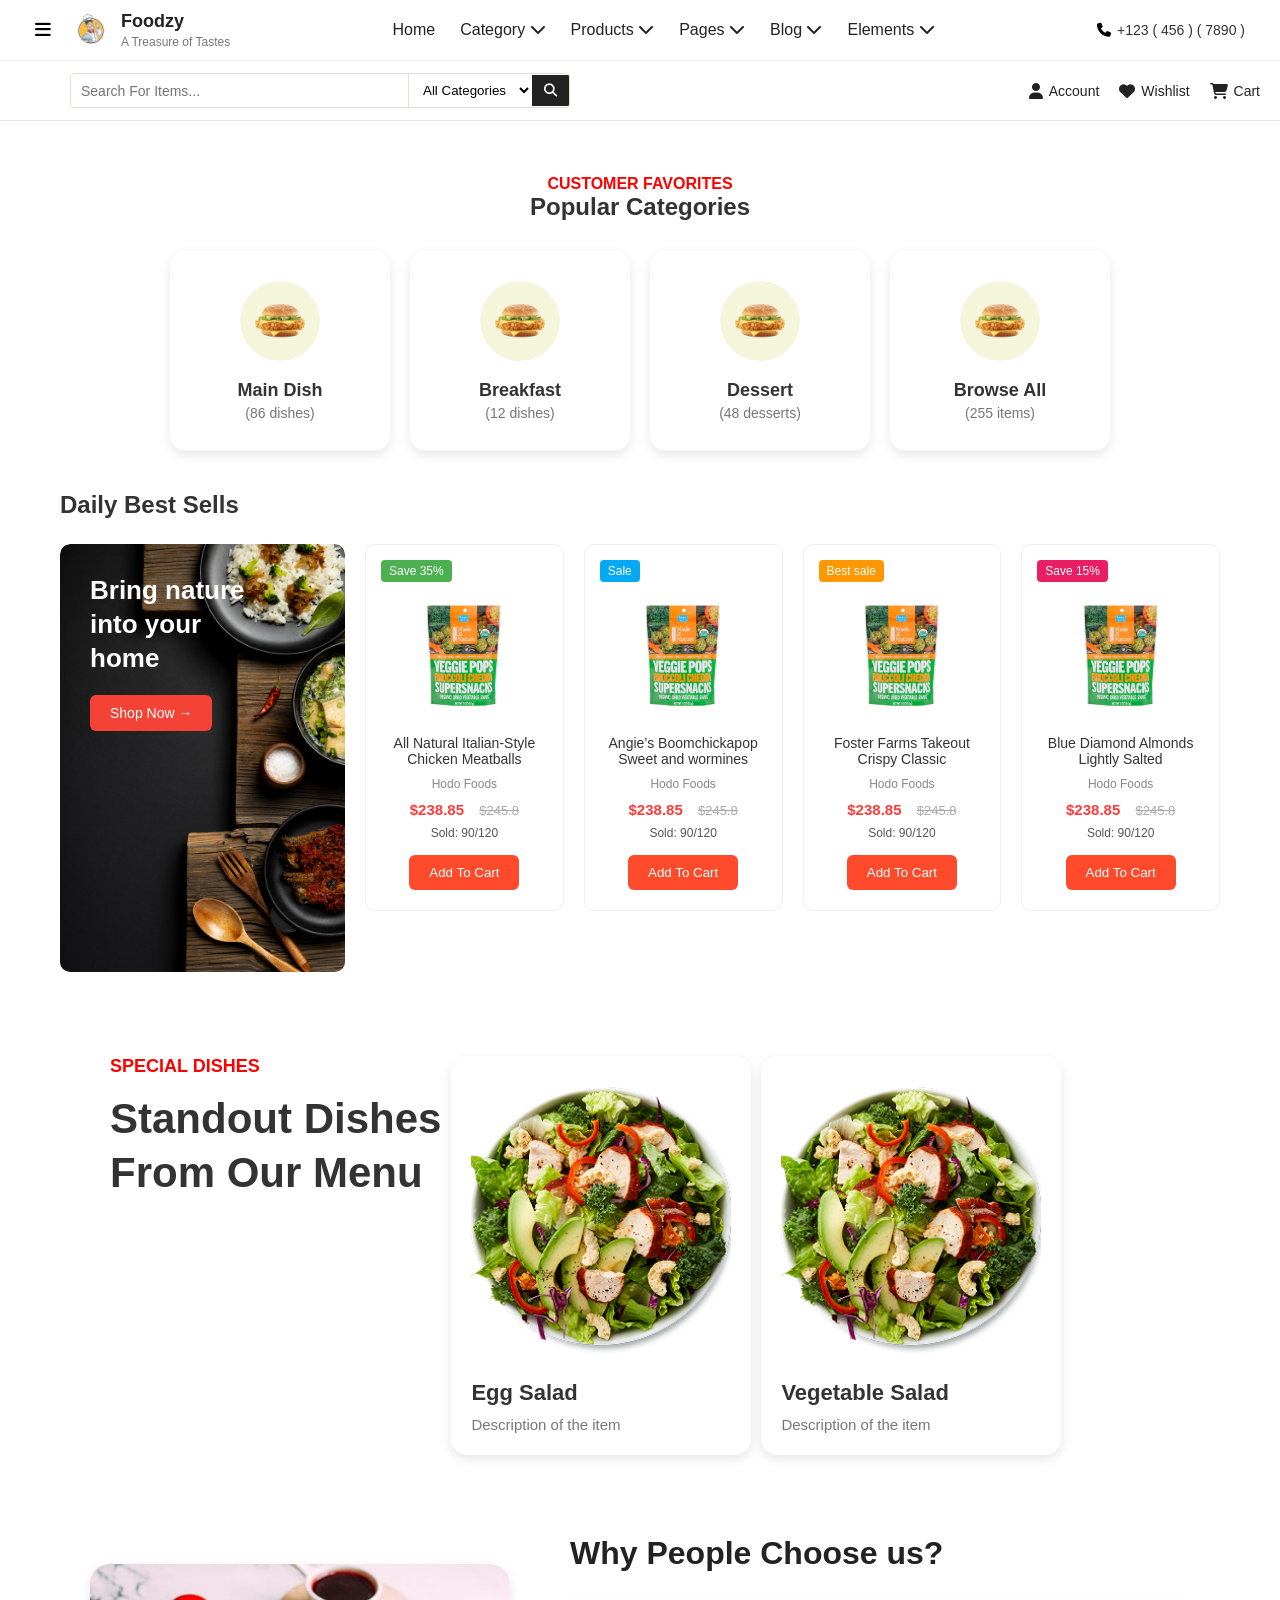
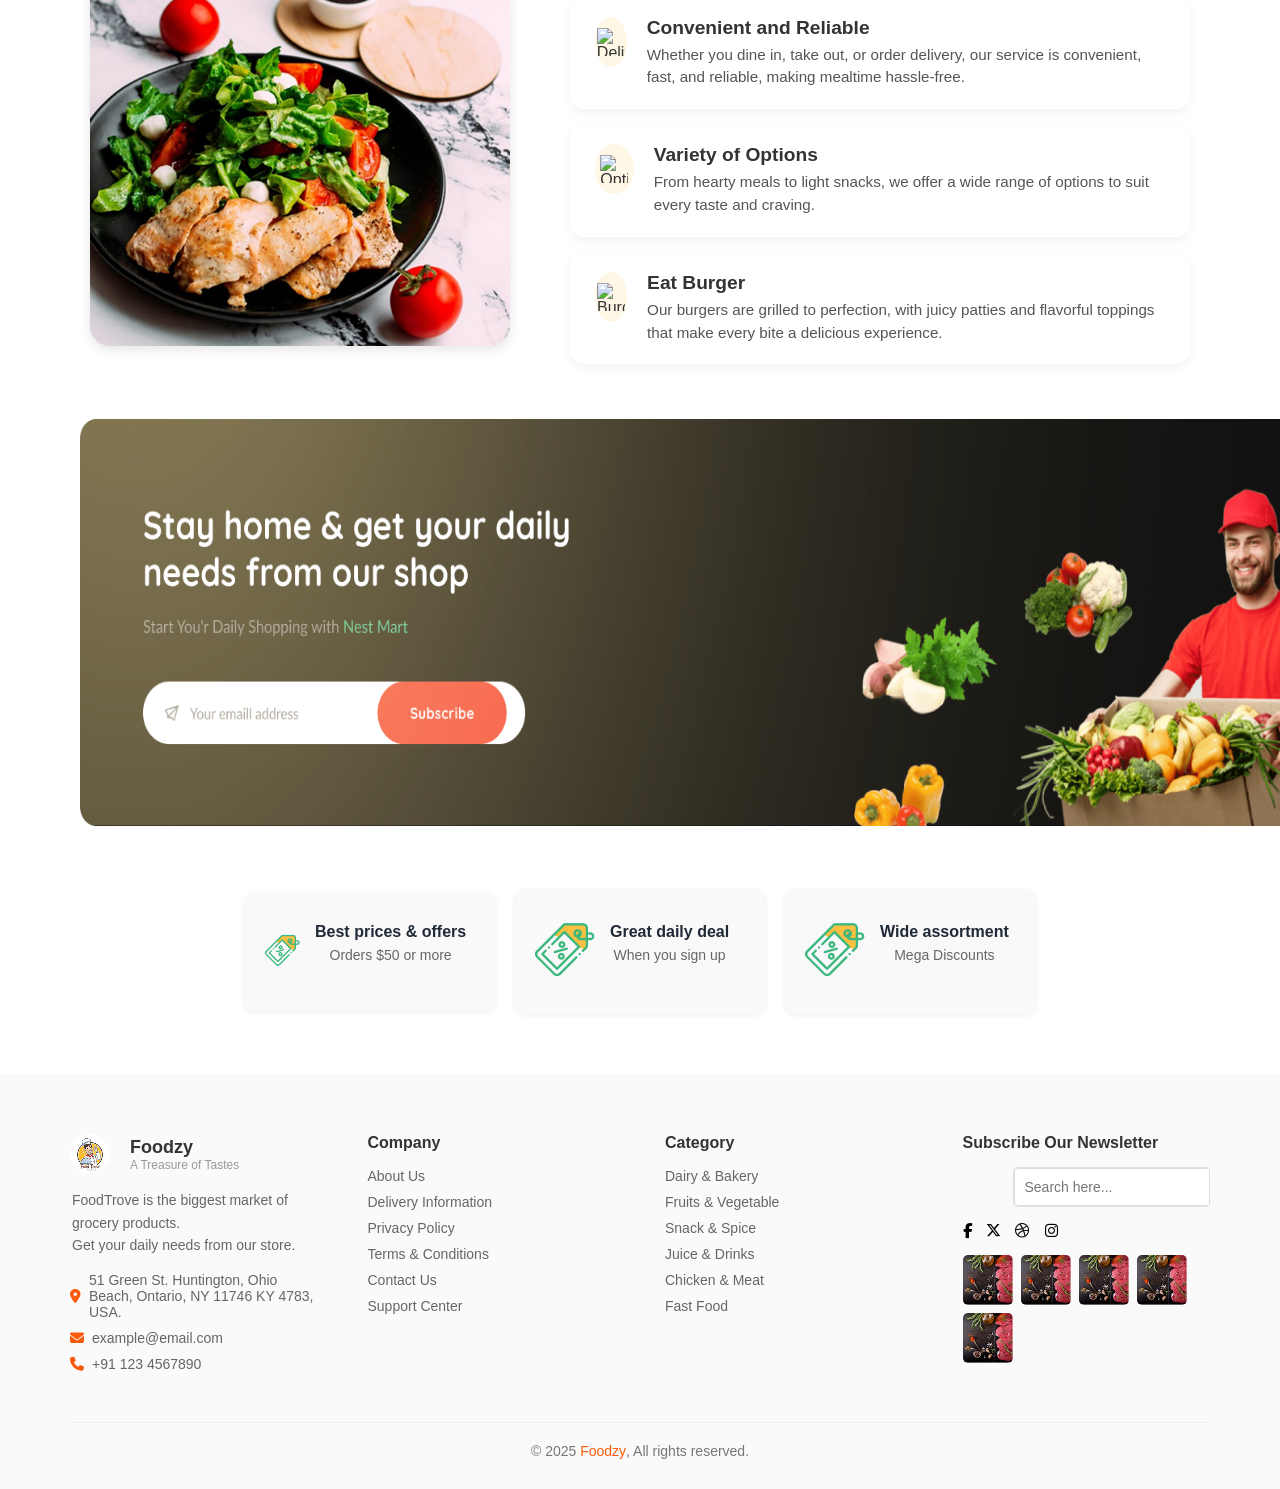
==== index.html @ 33b3dfed "Inital commit" ====
<!DOCTYPE html>
<html lang="en">

<head>
    <meta charset="UTF-8">
    <meta name="viewport" content="width=device-width, initial-scale=1.0">
    <title>Document</title>
    <link rel="stylesheet" href="style.css">
      <link
    rel="stylesheet"
    href="https://cdnjs.cloudflare.com/ajax/libs/font-awesome/6.6.0/css/all.min.css"
  />
</head>

<body>

   <header class="header">
    <!-- Top Navbar -->
    <div class="header-top">
      <div class="container_la top-container">
        <div class="logo">
          <button class="menu-btn"><i class="fa fa-bars"></i></button>
          <img src="img/lala.png" alt="Foodzy Logo">
          <div class="logo-text">
            <h2>Foodzy</h2>
            <span>A Treasure of Tastes</span>
          </div>
        </div>

        <nav class="nav-links">
          <ul>
            <li><a href="index.html">Home</a></li>
            <li><a href="index_2.html">Category <i class="fa fa-chevron-down"></i></a></li>
            <li><a href="index_3.html">Products <i class="fa fa-chevron-down"></i></a></li>
            <li><a href="index_4.html">Pages <i class="fa fa-chevron-down"></i></a></li>
            <li><a href="#">Blog <i class="fa fa-chevron-down"></i></a></li>
            <li><a href="#">Elements <i class="fa fa-chevron-down"></i></a></li>
          </ul>
        </nav>

        <div class="phone">
          <i class="fa fa-phone"></i>
          <span>+123 ( 456 ) ( 7890 )</span>
        </div>
      </div>
    </div>

    <!-- Bottom Header -->
    <div class="header-bottom">
      <div class="container bottom-container">
        <div class="search-box">
          <input type="text" placeholder="Search For Items...">
          <select>
            <option>All Categories</option>
          </select>
          <button><i class="fa fa-search"></i></button>
        </div>

        <div class="icons">
          <a href="#"><i class="fa fa-user"></i> Account</a>
          <a href="#"><i class="fa fa-heart"></i> Wishlist</a>
          <a href="#"><i class="fa fa-shopping-cart"></i> Cart</a>
        </div>
      </div>
    </div>

    <!-- <img class="kotta" src="img/cover.png" alt=""> -->
  </header>
  <!-- Header End -->

    <br><br><br>


    <!-- Categories section -->
    <section class="categories-section">
        <div class="header-section_2">
            <span class="favorites-label_center">CUSTOMER FAVORITES</span>
            <h1 class="main-title_center">Popular Categories</h1>
        </div>

        <div class="categories">
            <div class="category-card">
                <div class="icon-wrapper">
                    <img src="img/pngwing 4.svg" alt="Main Dish Icon" class="category-icon" />
                </div>
                <h2 class="category-title">Main Dish</h2>
                <p class="category-subtitle">(86 dishes)</p>
            </div>

            <div class="category-card">
                <div class="icon-wrapper">
                    <img src="img/pngwing 4.svg" alt="Breakfast Icon" class="category-icon" />
                </div>
                <h2 class="category-title">Breakfast</h2>
                <p class="category-subtitle">(12 dishes)</p>
            </div>

            <div class="category-card">
                <div class="icon-wrapper">
                    <img src="img/pngwing 4.svg" alt="Dessert Icon" class="category-icon" />
                </div>
                <h2 class="category-title">Dessert</h2>
                <p class="category-subtitle">(48 desserts)</p>
            </div>

            <div class="category-card">
                <div class="icon-wrapper">
                    <img src="img/pngwing 4.svg" alt="Browse All Icon" class="category-icon" />
                </div>
                <h2 class="category-title">Browse All</h2>
                <p class="category-subtitle">(255 items)</p>
            </div>
        </div>
    </section>











    <!-- 3-section -->


    <section class="best-sells">
    <h2>Daily Best Sells</h2>
    <div class="sells-container">
      <div class="left-banner">
        <img src="img/1ccbf7a850f0672ba689774edbd11c652a5b06ae.png" alt="Banner" />
        <div class="banner-text">
          <h3>Bring nature<br>into your<br>home</h3>
          <button>Shop Now →</button>
        </div>
      </div>

      <div class="products">
        <div class="product-card">
          <span class="badge green">Save 35%</span>
          <img src="img/div.product-img.png" alt="Product 1" />
          <h4>All Natural Italian-Style Chicken Meatballs</h4>
          <p class="brand">Hodo Foods</p>
          <div class="price">
            <span class="new">$238.85</span>
            <span class="old">$245.8</span>
          </div>
          <p class="sold">Sold: 90/120</p>
          <button>Add To Cart</button>
        </div>

        <div class="product-card">
          <span class="badge blue">Sale</span>
          <img src="img/div.product-img.png" alt="Product 2" />
          <h4>Angie’s Boomchickapop Sweet and wormines</h4>
          <p class="brand">Hodo Foods</p>
          <div class="price">
            <span class="new">$238.85</span>
            <span class="old">$245.8</span>
          </div>
          <p class="sold">Sold: 90/120</p>
          <button>Add To Cart</button>
        </div>

        <div class="product-card">
          <span class="badge orange">Best sale</span>
          <img src="img/div.product-img.png" alt="Product 3" />
          <h4>Foster Farms Takeout Crispy Classic</h4>
          <p class="brand">Hodo Foods</p>
          <div class="price">
            <span class="new">$238.85</span>
            <span class="old">$245.8</span>
          </div>
          <p class="sold">Sold: 90/120</p>
          <button>Add To Cart</button>
        </div>

        <div class="product-card">
          <span class="badge pink">Save 15%</span>
          <img src="img/div.product-img.png" alt="Product 4" />
          <h4>Blue Diamond Almonds Lightly Salted</h4>
          <p class="brand">Hodo Foods</p>
          <div class="price">
            <span class="new">$238.85</span>
            <span class="old">$245.8</span>
          </div>
          <p class="sold">Sold: 90/120</p>
          <button>Add To Cart</button>
        </div>
      </div>
    </div>
  </section>



  <!-- Special dishes 4-section -->


  <section class="special-dishes">
  <div class="container_2">
    <div class="header-section">
      <span class="special-lab">SPECIAL DISHES</span>
      <h1 class="main-title">Standout Dishes<br>From Our Menu</h1>
    </div>



      <div class="dish-card">
        <div class="image-wrapper">
          <img src="img/Vegetable salad.png" alt="Egg Salad" class="dish-image" />
        </div>
        <h2 class="dish-title">Egg Salad</h2>
        <p class="dish-description">Description of the item</p>
      </div>

      <div class="dish-card">
        <div class="image-wrapper">
          <img src="img/Vegetable salad.png" alt="Vegetable Salad" class="dish-image" />
        </div>
        <h2 class="dish-title">Vegetable Salad</h2>
        <p class="dish-description">Description of the item</p>
      </div>
    </div>
  </div>
</section>



<!-- 5-section -->
 
 <section class="chick-section">
  <div class="chick-body">

    <div class="chick-image">
      <img src="img/ovqat.png" alt="Food Image" />
    </div>

    <div class="chick-content">
      <h2>Why People Choose us?</h2>

      <div class="chick-card">
        <div class="chick-icon">
          <img src="https://cdn-icons-png.flaticon.com/512/869/869636.png" alt="Delivery Icon">
        </div>
        <div class="chick-text">
          <h3>Convenient and Reliable</h3>
          <p>Whether you dine in, take out, or order delivery, our service is convenient, fast, and reliable, making mealtime hassle-free.</p>
        </div>
      </div>

      <div class="chick-card">
        <div class="chick-icon">
          <img src="https://cdn-icons-png.flaticon.com/512/1046/1046784.png" alt="Options Icon">
        </div>
        <div class="chick-text">
          <h3>Variety of Options</h3>
          <p>From hearty meals to light snacks, we offer a wide range of options to suit every taste and craving.</p>
        </div>
      </div>

      <div class="chick-card">
        <div class="chick-icon">
          <img src="https://cdn-icons-png.flaticon.com/512/1046/1046786.png" alt="Burger Icon">
        </div>
        <div class="chick-text">
          <h3>Eat Burger</h3>
          <p>Our burgers are grilled to perfection, with juicy patties and flavorful toppings that make every bite a delicious experience.</p>
        </div>
      </div>

    </div>
  </div>
</section>












   <!-- 6-section -->
   <section class="stay_home">
    <div class="container">
      <img class="big_img" width="1300" height="407" src="img/lar.png" alt="Stay home banner">

      <div class="features">
        <div class="feature-box">
          <div class="icon">
            <img class="icon_img" src="img/icon.png" alt="icon">
          </div>
          <div class="text">
            <h4 class="text_h4">Best prices & offers</h4>
            <p class="text_p">Orders $50 or more</p>
          </div>
        </div>

        <div class="feature-box">
          <div class="icon">
            <img src="img/icon.png" alt="Icon">
          </div>
          <div class="text">
            <h4 class="text_h4">Great daily deal</h4>
            <p class="text_p">When you sign up</p>
          </div>
        </div>

        <div class="feature-box">
          <div class="icon">
            <img src="img/icon.png" alt="Icon">
          </div>
          <div class="text">
            <h4 class="text_h4">Wide assortment</h4>
            <p class="text_p">Mega Discounts</p>
          </div>
        </div>
      </div>
    </div>
  </section>





  
  <!-- FOOTER -->
 <footer class="footer">
  <div class="footer-container">
    <div class="footer-col company-info">
      <div class="logo">
        <img src="img/Page 1 1.png" alt="logo">
        <div>
          <h3>Foodzy</h3>
          <p class="tagline">A Treasure of Tastes</p>
        </div>
      </div>
      <p class="desc">
        FoodTrove is the biggest market of grocery products. <br>
        Get your daily needs from our store.
      </p>
      <ul class="contact">
        <li><i class="fas fa-map-marker-alt"></i> 51 Green St. Huntington, Ohio Beach, Ontario, NY 11746 KY 4783, USA.</li>
        <li><i class="fas fa-envelope"></i> example@email.com</li>
        <li><i class="fas fa-phone"></i> +91 123 4567890</li>
      </ul>
    </div>

    <div class="footer-col">
      <h4>Company</h4>
      <ul>
        <li><a href="#">About Us</a></li>
        <li><a href="#">Delivery Information</a></li>
        <li><a href="#">Privacy Policy</a></li>
        <li><a href="#">Terms & Conditions</a></li>
        <li><a href="#">Contact Us</a></li>
        <li><a href="#">Support Center</a></li>
      </ul>
    </div>

    <div class="footer-col">
      <h4>Category</h4>
      <ul>
        <li><a href="#">Dairy & Bakery</a></li>
        <li><a href="#">Fruits & Vegetable</a></li>
        <li><a href="#">Snack & Spice</a></li>
        <li><a href="#">Juice & Drinks</a></li>
        <li><a href="#">Chicken & Meat</a></li>
        <li><a href="#">Fast Food</a></li>
      </ul>
    </div>

    <div class="footer-col subscribe">
      <h4>Subscribe Our Newsletter</h4>
      <div class="search-box">
        <input type="text" placeholder="Search here...">
        <button><i class="fas fa-paper-plane"></i></button>
      </div>
      <div class="social-icons">
        <a href="#"><i class="fab fa-facebook-f"></i></a>
        <a href="#"><i class="fab fa-x-twitter"></i></a>
        <a href="#"><i class="fab fa-dribbble"></i></a>
        <a href="#"><i class="fab fa-instagram"></i></a>
      </div>
      <div class="images">
        <img src="img/18 →  → 2.jpg.png" alt="">
        <img src="img/18 →  → 2.jpg.png" alt="">
        <img src="img/18 →  → 2.jpg.png" alt="">
        <img src="img/18 →  → 2.jpg.png" alt="">
        <img src="img/18 →  → 2.jpg.png" alt="">
      </div>
    </div>
  </div>

  <div class="footer-bottom">
    <p>© 2025 <span>Foodzy</span>, All rights reserved.</p>
  </div>
</footer>






</body>

</html>
---- style.css ----
/* Reset */
* {
  margin: 0;
  padding: 0;
  box-sizing: border-box;
  font-family: "Poppins", sans-serif;
}

body {
  background: #f8f8f8;
}


/* Header */
.header {
  width: 100%;
  background: #fff;
  border-bottom: 1px solid #e5e5e5;
}

/* --- TOP HEADER --- */
.header-top {
  border-bottom: 1px solid #eee;
}

.container_la {
  max-width: 1250px;
  margin: 0 auto;
  display: flex;
  align-items: center;
  justify-content: space-between;
  padding: 10px 20px;
}

.logo {
  display: flex;
  align-items: center;
  gap: 10px;
}

.logo img {
  width: 40px;
  height: 40px;
  border-radius: 50%;
}

.logo-text h2 {
  font-size: 18px;
  font-weight: 700;
  color: #222;
}

.logo-text span {
  font-size: 12px;
  color: #777;
}

.menu-btn {
  background: none;
  border: none;
  font-size: 18px;
  margin-right: 10px;
  cursor: pointer;
}

/* Nav Links */
.nav-links ul {
  list-style: none;
  display: flex;
  align-items: center;
  gap: 25px;
}

.nav-links ul li a {
  text-decoration: none;
  color: #222;
  font-weight: 500;
  transition: 0.3s;
}

.nav-links ul li a:hover {
  color: #ff7d00;
}

/* Phone */
.phone {
  display: flex;
  align-items: center;
  gap: 6px;
  font-size: 14px;
  color: #333;
}

.phone i {
  color: #000;
}

/* --- BOTTOM HEADER --- */
.header-bottom {
  background: #fff;
  padding: 12px 20px;
}

.bottom-container {
  display: flex;
  align-items: center;
  justify-content: space-between;
  max-width: 1250px;
  margin: 0 auto;
}

/* Search Box */
.search-box {
  display: flex;
  align-items: center;
  border: 1px solid #d8e3d6;
  border-radius: 4px;
  overflow: hidden;
  flex: 1;
  max-width: 500px;
  margin-left: 50px;
}

.search-box input {
  border: none;
  outline: none;
  padding: 8px 10px;
  flex: 1;
  font-size: 14px;
}

.search-box select {
  border: none;
  outline: none;
  background: #fff;
  padding: 8px 10px;
  border-left: 1px solid #d8e3d6;
}

.search-box button {
  background: #222;
  border: none;
  color: #fff;
  padding: 8px 12px;
  cursor: pointer;
}

.search-box button:hover {
  background: #000;
}

/* Icons */
.icons {
  display: flex;
  align-items: center;
  gap: 20px;
}

.icons a {
  text-decoration: none;
  color: #222;
  font-size: 14px;
  display: flex;
  align-items: center;
  gap: 6px;
}

.icons a i {
  font-size: 16px;
}

.icons a:hover {
  color: #ff7d00;
}

/* Responsive */
@media (max-width: 992px) {
  .nav-links ul {
    display: none;
  }

  .bottom-container {
    flex-direction: column;
    gap: 10px;
  }

  .search-box {
    width: 100%;
  }
}


  /* 2-section */

  .header-section_2 {
    text-align: center;
    margin-bottom: 30px;
  }

  .categories {
    display: flex;
    justify-content: center;
    flex-wrap: wrap;
    gap: 20px;
    /* margin-left: 100px; */
  }

  .category-card {
    background: #fff;
    border-radius: 16px;
    padding: 30px 20px;
    box-shadow: 0 4px 12px rgba(0, 0, 0, 0.1);
    width: 220px;
    text-align: center;
    transition: transform 0.3s ease, box-shadow 0.3s ease;
  }

  .category-card:hover {
    transform: translateY(-5px);
    box-shadow: 0 8px 20px rgba(0, 0, 0, 0.15);
  }

  .category-icon {
    width: 80px;
    height: 80px;
    object-fit: contain;
    border-radius: 50%;
    background-color: #f5f5dc;
    padding: 10px;
    margin-bottom: 15px;
  }

  .category-title {
    font-size: 18px;
    font-weight: 600;
    color: #333;
    margin-bottom: 4px;
  }

  .category-subtitle {
    font-size: 14px;
    color: #777;
  }

  .favorites-label_center {
    color: red;
    font-weight: bold;
  }




  /* 3-section */

  



/* 3-section */

* {
  margin: 0;
  padding: 0;
  box-sizing: border-box;
  font-family: "Poppins", sans-serif;
}

body {
  background: #fff;
  color: #333;
}

.best-sells {
  padding: 40px 60px;
}

.best-sells h2 {
  font-size: 24px;
  margin-bottom: 25px;
}

.sells-container {
  display: flex;
  gap: 20px;
  align-items: flex-start;
}

/* LEFT BANNER */
.left-banner {
  position: relative;
  flex: 1;
  border-radius: 10px;
  overflow: hidden;
}

.left-banner img {
  width: 100%;
  height: 100%;
  object-fit: cover;
  border-radius: 10px;
}

.banner-text {
  position: absolute;
  top: 30px;
  left: 30px;
  color: #fff;
}

.banner-text h3 {
  font-size: 26px;
  font-weight: 600;
  margin-bottom: 20px;
  line-height: 1.3;
}

.banner-text button {
  background: #f44336;
  color: #fff;
  border: none;
  padding: 10px 20px;
  border-radius: 6px;
  cursor: pointer;
  font-size: 14px;
}

.banner-text button:hover {
  background: #d32f2f;
}

/* PRODUCT CARDS */
.products {
  flex: 3;
  display: flex;
  gap: 20px;
  justify-content: space-between;
}

.product-card {
  background: #fff;
  border: 1px solid #eee;
  border-radius: 10px;
  text-align: center;
  padding: 15px;
  position: relative;
  flex: 1;
  transition: all 0.3s ease;
}

.product-card:hover {
  box-shadow: 0 4px 15px rgba(0,0,0,0.1);
  transform: translateY(-3px);
}

.badge {
  position: absolute;
  top: 15px;
  left: 15px;
  color: #fff;
  font-size: 12px;
  padding: 4px 8px;
  border-radius: 4px;
}

.badge.green { background: #4caf50; }
.badge.blue { background: #03a9f4; }
.badge.orange { background: #ff9800; }
.badge.pink { background: #e91e63; }

.product-card img {
  width: 100px;
  height: 120px;
  object-fit: contain;
  margin: 20px auto;
  display: block;
}

.product-card h4 {
  font-size: 14px;
  margin-bottom: 6px;
  color: #333;
}

.product-card .brand {
  color: #888;
  font-size: 12px;
  margin-bottom: 10px;
}

.price {
  margin: 8px 0;
}

.price .new {
  color: #4caf50;
  font-weight: 600;
  margin-right: 6px;
}

.price .old {
  text-decoration: line-through;
  color: #999;
  font-size: 13px;
}

.sold {
  font-size: 12px;
  color: #555;
  margin-bottom: 15px;
}

.product-card button {
  background: #ff4b2b;
  color: #fff;
  border: none;
  padding: 10px 20px;
  border-radius: 6px;
  cursor: pointer;
  transition: 0.3s;
}

.product-card button:hover {
  background: #e53935;
}






/* 4-section */


.container_2 {
    max-width: 1300px;
    margin: 0 auto;
    padding: 60px 20px;
  }

  .special-lab {
    color: #ff0000;
    font-size: 18px;
    font-weight: bold;
  }

  .main-title {
    font-size: 42px;
    font-weight: 700;
    color: #333;
    margin: 15px 0 40px;

    line-height: 1.3;
  }

  .cards-container {
    display: flex;
    justify-content: space-between;
    gap: 20px;
    flex-wrap: wrap;
  }

  .dish-card {
    background: #fff;
    border-radius: 16px;
    padding: 20px;
    box-shadow: 0 4px 12px rgba(0, 0, 0, 0.1);
    width: 300px;
  }

  .image-wrapper {
    position: relative;
    margin-bottom: 20px;
  }

  .dish-image {
    width: 100%;
    height: 280px;
    object-fit: cover;
    border-radius: 12px;
  }

  .dish-title {
    font-size: 22px;
    font-weight: bold;
    color: #333;
    margin-bottom: 8px;
  }

  .dish-description {
    font-size: 15px;
    color: #777;
    line-height: 1.4;
  }



  /* 5-section */
.chick-section {
  display: flex;
  justify-content: center;
  padding: 40px;
}

.chick-body {
  display: flex; /* 🟢 Qo‘shildi */
  align-items: center;
  justify-content: space-between;
  gap: 60px;
  flex-wrap: wrap;
  max-width: 1100px;
}

.chick-image img {
  width: 420px;
  height: auto;
  border-radius: 20px;
  object-fit: cover;
  box-shadow: 0 4px 12px rgba(0,0,0,0.1);
}

.chick-content {
  flex: 1;
  min-width: 300px;
}

.chick-content h2 {
  font-size: 2rem;
  font-weight: 700;
  margin-bottom: 25px;
  color: #222;
}

.chick-card {
  display: flex;
  align-items: flex-start;
  background: #fff;
  padding: 20px 25px;
  border-radius: 15px;
  box-shadow: 0 4px 12px rgba(0,0,0,0.05);
  margin-bottom: 15px;
  transition: transform 0.3s ease, box-shadow 0.3s ease;
}

.chick-card:hover {
  transform: translateY(-5px);
  box-shadow: 0 6px 18px rgba(0,0,0,0.08);
}

.chick-icon {
  width: 50px;
  height: 50px;
  border-radius: 50%;
  background: #fff7e6;
  display: flex;
  align-items: center;
  justify-content: center;
  margin-right: 20px;
}

.chick-icon img {
  width: 28px;
  height: 28px;
}

.chick-text h3 {
  font-size: 1.2rem;
  font-weight: 600;
  margin-bottom: 5px;
}

.chick-text p {
  font-size: 0.95rem;
  color: #555;
  line-height: 1.5;
}





/* 6-section */


 .features {
    display: flex;
    justify-content: center;
    align-items: center;
    gap: 20px;
    padding: 40px 0;
    flex-wrap: wrap;
  }

  .feature-box {
    display: flex;
    align-items: center;
    gap: 15px;
    background-color: #f8fafc;
    padding: 20px 30px;
    border-radius: 10px;
    width: 250px;
    box-shadow: 0 1px 3px rgba(0, 0, 0, 0.05);
    transition: all 0.3s;
  }

  .icon_img {
    width: 35px;
    height: 35px;
  }

  .text_h4 {
    font-size: 16px;
    font-weight: 600;
    margin: 0;
    color: #1f2937;
  }

  .text_p {
    font-size: 13px;
    color: #9ca3af;
    margin: 4px 0 0;
  }

  .big_img {
    margin-left: 80px;
   
      /* align-items: center; */
  }






  /* footer */
/* === Footer Styling === */
.footer {
  background: #fafafa;
  padding: 60px 70px 30px;
  font-family: "Poppins", sans-serif;
  color: #333;
}

.footer-container {
  display: flex;
  flex-wrap: wrap;
  justify-content: space-between;
  gap: 50px;
}

.footer-col {
  flex: 1;
  min-width: 220px;
}

.company-info .logo {
  display: flex;
  align-items: center;
  margin-bottom: 15px;
}

.company-info .logo img {
  width: 40px;
  height: 40px;
  border-radius: 50%;
  margin-right: 10px;
}

.company-info h3 {
  font-size: 18px;
  font-weight: 600;
}

.company-info .tagline {
  font-size: 12px;
  color: #999;
}

.company-info .desc {
  font-size: 14px;
  color: #666;
  line-height: 1.6;
  margin-bottom: 15px;
  margin-left: 2px;
}

.company-info .contact li {
  color: #666;
  font-size: 14px;
  margin-bottom: 10px;
  display: flex;
  align-items: center;
  gap: 8px;
}

.company-info .contact i {
  color: #f75b0b;
  font-size: 14px;
}

/* Column Titles */
.footer-col h4 {
  font-size: 16px;
  font-weight: 600;
  margin-bottom: 15px;
}

/* Column Links */
.footer-col ul {
  list-style: none;
  padding: 0;
}

.footer-col ul li {
  margin-bottom: 8px;
}

.footer-col ul li a {
  text-decoration: none;
  color: #666;
  font-size: 14px;
  transition: 0.3s;
}

.footer-col ul li a:hover {
  color: #f75b0b;
}

/* Newsletter */
.subscribe .search-box {
  display: flex;
  margin-bottom: 15px;
}

.subscribe .search-box input {
  flex: 1;
  padding: 10px;
  border: 1px solid #ddd;
  border-radius: 5px 0 0 5px;
  font-size: 14px;
}

.subscribe .search-box button {
  background: #000;
  color: #fff;
  border: none;
  padding: 10px 15px;
  border-radius: 0 5px 5px 0;
  cursor: pointer;
}

.subscribe .social-icons {
  margin: 15px 0;
}

.subscribe .social-icons a {
  color: #000;
  font-size: 15px;
  margin-right: 10px;
  transition: 0.3s;
}

.subscribe .social-icons a:hover {
  color: #f75b0b;
}

/* Footer images */
.subscribe .images {
  display: flex;
  gap: 8px;
  flex-wrap: wrap;
}

.subscribe .images img {
  width: 50px;
  height: 50px;
  border-radius: 5px;
  object-fit: cover;
}

/* Bottom line */
.footer-bottom {
  border-top: 1px solid #eee;
  margin-top: 40px;
  text-align: center;
  padding-top: 20px;
}

.footer-bottom p {
  font-size: 14px;
  color: #777;
}

.footer-bottom span {
  color: #f75b0b;
  font-weight: 500;
}























/* 2-page code */


/* 2 ta rasm */

     .product-section {
      display: flex;
      justify-content: center;
      align-items: center;
      background: #f8f9fb;
      font-family: 'Poppins', sans-serif;
      padding: 40px 80px;
    }

    .container_2_alo {
      display: flex;
      align-items: flex-start;
      gap: 10px;
      width: 1100px;
       width: 100%;
       margin: 0 auto;
      padding: 40px 20px;
      margin-left: 1px;
      

    }
    .category-list {
       width: 230px;
      display: flex;
      flex-direction: column;
      gap: 12px;
      justify-content: center;
      align-items: center;
    }

    .category {
      background: #f9f9f9;
      padding: 12px 18px;
      border-radius: 8px;
      border: 1px solid #f0f0f0;
      transition: 0.3s;
  
    }

    .category h4 {
      font-size: 15px;
      margin: 0;
      color: #333;
    }

    .category p {
      margin: 2px 0 0 0;
      font-size: 13px;
      color: #999;
    }

    .category.active h4,
    .category.view-more h4 {
      color: #ff3b3b;
    }

    .category.view-more h4 {
      text-align: center;
    }

    .category:hover {
      transform: translateY(-2px);
      box-shadow: 0 3px 8px rgba(0, 0, 0, 0.05);
    }

    .product-cards {
      display: flex;
      gap: 20px;
    }

    .card {
      position: relative;
      width: 280px;
      height: 380px;
      border-radius: 12px;
      overflow: hidden;
    }

    .card img {
      width: 100%;
      height: 100%;
      object-fit: cover;
      transition: transform 0.3s ease;
    }

    .card:hover img {
      transform: scale(1.03);
    }

    .discount {
      position: absolute;
      top: 15px;
      left: 15px;
      background: rgba(0, 0, 0, 0.85);
      color: #fff;
      font-size: 22px;
      font-weight: 600;
      padding: 8px 10px;
      border-radius: 6px;
    }

    .discount span {
      font-size: 14px;
      margin-left: 2px;
    }

    .card-content {
      position: absolute;
      bottom: 20px;
      left: 0;
      right: 0;
      text-align: center;
      color: #fff;
    }

    .card-content h3 {
      font-size: 18px;
      margin-bottom: 10px;
    }

    .card-content button {
      background-color: #ff3b3b;
      border: none;
      color: #fff; 
       padding: 8px 18px;
      border-radius: 5px;
      font-weight: 500;
      cursor: pointer;
    }

    .card-content button:hover {
      background-color: #e22d2d;
    } 




    body {
  font-family: "Poppins", sans-serif;
  margin: 0;
  padding: 0;
  color: #333;
  background: #fff;
}

/* TITLE */
.popular-products {
  text-align: center;
  padding-top: 40px;
}
.popular-products h2 {
  font-size: 24px;
  font-weight: 700;
  margin-bottom: 10px;
}
.popular-products p {
  color: #777;
  font-size: 14px;
  width: 60%;
  margin: 0 auto 40px auto;
}

/* MAIN WRAPPER */
.products-wrapper {
  display: flex;
  justify-content: center;
  gap: 25px;
  padding: 0 80px;
}

/* SIDEBAR */
.sidebar {
  width: 230px;
}
.category-list {
  list-style: none;
  padding: 0;
  margin: 0 0 20px 0;
  margin-left: 100px;
}
.category-list li {
  border: 1px solid #eee;
  padding: 12px 15px;
  margin-bottom: 8px;
  text-align: left;
  cursor: pointer;
  font-weight: 500;
  color: #333;
  border-radius: 5px;
}
.category-list li.active {
  background: #ff4646;
  color: #fff;
}

.promo-banner {
  position: relative;
  border-radius: 10px;
  overflow: hidden;
}
.promo-banner img {
  width: 100%;
  height: 340px;
  object-fit: cover;
}
.banner-content {
  position: absolute;
  top: 25%;
  left: 20px;
  color: #fff;
}
.banner-content h3 {
  font-size: 20px;
  line-height: 1.2;
}
.banner-content span {
  font-size: 26px;
  font-weight: 700;
}
.banner-content p {
  font-size: 14px;
}
.banner-content button {
  background: #ff4646;
  color: #fff;
  border: none;
  padding: 8px 15px;
  border-radius: 4px;
  margin-top: 10px;
  cursor: pointer;
}

/* PRODUCT LIST */
.product-list {
  width: 860px;
  display: flex;
  flex-wrap: wrap;
  justify-content: space-between;
}
.product-card {
  width: 260px;
  border: 1px solid #eee;
  border-radius: 8px;
  padding: 15px;
  text-align: center;
  margin-bottom: 25px;
  background: #fff;
}
.product-card img {
  width: 100%;
  height: 180px;
  object-fit: cover;
  border-radius: 5px;
}
.product-card h4 {
  font-size: 14px;
  margin: 10px 0;
  font-weight: 500;
}
.product-card .category {
  font-size: 13px;
  color: #888;
}



.features {
  display: flex;
  justify-content: center;
  align-items: center;
  /* gap: 40px; */
  flex-wrap: wrap;
  padding: 60px 20px;
}

.feature-box {
  background-color: #f9f9f9;
  width: 250px;
  text-align: center;
  padding: 30px 20px;
  border-radius: 10px;
  box-shadow: 0 1px 6px rgba(0, 0, 0, 0.08);
  transition: all 0.3s ease;
}

.feature-box:hover {
  transform: translateY(-5px);
  box-shadow: 0 6px 20px rgba(0, 0, 0, 0.12);
}

.feature-box h3 {
  font-size: 18px;
  color: #222;
  margin-bottom: 10px;
  font-weight: 600;
}

.feature-box p {
  font-size: 14px;
  color: #666;
  line-height: 1.5;
}






.news-section {
  text-align: center;
  padding: 50px 80px;
  font-family: "Poppins", sans-serif;
  background-color: #fff;
}

.news-section h2 {
  font-size: 32px;
  margin-bottom: 10px;
  font-weight: 600;
}

.news-section p {
  color: #555;
  font-size: 16px;
}

.news-container {
  display: flex;
  justify-content: center;
  align-items: stretch;
  gap: 30px;
  margin-top: 40px;
  flex-wrap: wrap;
}

.news-card {
  background: #fff;
  width: 340px;
  border-radius: 12px;
  box-shadow: 0 4px 15px rgba(0,0,0,0.1);
  overflow: hidden;
  display: flex;
  flex-direction: column-reverse; /* 🔹 Text tepada, rasm pastda */
  justify-content: space-between;
  transition: transform 0.3s ease, box-shadow 0.3s ease;
}

.news-card:hover {
  transform: translateY(-5px);
  box-shadow: 0 8px 20px rgba(0,0,0,0.15);
}

.news-image {
  position: relative;
  width: 100%;
  height: 220px; /* 🔹 Har bir rasm bir xil balandlikda */
  overflow: hidden;
}

.news-image img {
  width: 100%;
  height: 100%;
  object-fit: cover;
  display: block;
}

.date-box {
  position: absolute;
  bottom: 15px;
  right: 15px;
  background: #2f2f2f;
  color: #fff;
  padding: 6px 10px;
  text-align: center;
  border-radius: 6px;
  font-size: 14px;
  font-weight: 600;
}

.news-content {
  text-align: left;
  padding: 20px;
}

.news-content small {
  color: #888;
  font-size: 14px;
}

.news-content h3 {
  font-size: 18px;
  margin: 10px 0;
  color: #333;
  line-height: 1.4;
}

.news-content a {
  color: #00a859;
  text-decoration: none;
  font-weight: 600;
  font-size: 14px;
  transition: color 0.3s ease;
}

.news-content a:hover {
  color: #007b5e;
}






body {
  font-family: Arial, sans-serif;
}

.banner {
  background-image: url(img/1a2b144527c2591118e8d9a27fb0ffa00a67cbf1.jpg);
  background-size: cover;
  background-position: center;
  height: 700px;
  display: flex;
  align-items: center;
  padding-left: 300px;
  padding-bottom: 100px;
}

.offer-box {
  background: white;
  padding: 20px;
  border-radius: 8px;
  width: 350px;
  box-shadow: 0 0 10px rgba(0, 0, 0, 0.1);
}

.discount {
  color: red;
  font-weight: bold;
  font-size: 14px;
}

.discount span {
  color: #777;
  font-size: 12px;
}

.offer-box h2 {
  font-size: 18px;
  margin: 10px 0;
}

.text {
  font-size: 13px;
  color: #555;
  margin-bottom: 15px;
}

.timer {
  display: flex;
  justify-content: space-between;
  text-align: center;
}

.timer div {
  font-size: 12px;
}

.timer strong {
  font-size: 16px;
  display: block;
}













.testimonials {
  text-align: center;
  padding: 80px 20px;
}

.testimonials h2 {
  font-size: 28px;
  font-weight: 600;
  margin-bottom: 10px;
}

.subtitle {
  color: #777;
  font-size: 14px;
  max-width: 600px;
  margin: 0 auto 50px;
  line-height: 1.6;
}

.testimonials-container {
  display: flex;
  justify-content: center;
  gap: 25px;
  flex-wrap: wrap;
}

.testimonial-card {
  background: #f9f9f9;
  border-radius: 10px;
  width: 300px;
  padding: 60px 25px 30px;
  position: relative;
  box-shadow: 0 0 10px rgba(0,0,0,0.05);
  transition: 0.3s ease;
}

.testimonial-card:hover {
  transform: translateY(-5px);
}

.img-box {
  width: 80px;
  height: 80px;
  border-radius: 50%;
  overflow: hidden;
  border: 5px solid #fff;
  position: absolute;
  top: -40px;
  left: 50%;
  transform: translateX(-50%);
  box-shadow: 0 2px 10px rgba(0,0,0,0.1);
}

.img-box img {
  width: 100%;
  height: 100%;
  object-fit: cover;
}

.position {
  font-size: 13px;
  color: #888;
  margin-top: 10px;
}

.testimonial-card h3 {
  font-size: 16px;
  font-weight: 600;
  margin: 8px 0;
}

.quote {
  font-size: 13px;
  color: #666;
  line-height: 1.6;
  margin-top: 10px;
}




.image-section {
  display: flex;
  justify-content: space-between;
  align-items: center;
  gap: 1px;
  margin: 20px;
}

/* .image-container {
  width: 32%;
  position: relative;
} */

/* .image-container img {
  width: 50%;
  height: auto;
  border-radius: 8px;
  display: block;
} */

/* Uchinchi rasm ustidagi matn */
.text-overlay .text-box {
  position: absolute;
  top: 50%;
  left: 50%;
  transform: translate(-50%, -50%);
  color: #222;
  text-align: left;
  background: rgba(255, 255, 255, 0.8);
  padding: 30px;
  border-radius: 8px;
  width: 80%;
}

.text-box h2 {
  font-size: 22px;
  font-weight: bold;
  margin-bottom: 10px;
}

.text-box p {
  font-size: 18px;
  margin-bottom: 15px;
}

.shop-btn {
  padding: 10px 20px;
  background-color: #ff5c4d;
  color: white;
  border: none;
  border-radius: 5px;
  cursor: pointer;
}

.shop-btn:hover {
  background-color: #e64a3d;
}









/* ===== PRODUCTS ===== */
.products {
  display: flex;
  flex-wrap: wrap;
  justify-content: space-between;
  width: 100%;
}

.product-card {
  width: 30%;
  border: 1px solid #eee;
  border-radius: 10px;
  padding: 20px;
  text-align: center;
  background-color: #fff;
  transition: 0.3s ease;
  margin-bottom: 25px;
}

.product-card:hover {
  box-shadow: 0 6px 15px rgba(0, 0, 0, 0.1);
  transform: translateY(-3px);
}

.product-card img {
  width: 100%;
  max-height: 140px;
  object-fit: contain;
  margin-bottom: 10px;
}

.category {
  color: #888;
  font-size: 14px;
}

.rating {
  color: #ff3b3b;
  font-size: 13px;
  margin: 4px 0;
}

h4 {
  font-size: 15px;
  font-weight: 600;
  margin-bottom: 8px;
  color: #333;
}

.price {
  font-size: 15px;
}

.price .new {
  color: #ff3b3b;
  font-weight: 700;
}

.price .old {
  text-decoration: line-through;
  color: #aaa;
  margin-left: 5px;
}






  body {
      font-family: "Poppins", sans-serif;
      background-color: #fff;
      margin: 0;
      padding: 0;
    }

    .product-section {
      display: flex;
      justify-content: center;
      align-items: center;
      background: #f8f9fb;
      font-family: 'Poppins', sans-serif;
      padding: 40px 80px;
    }

    .container_2 {
      display: flex;
      align-items: flex-start;
      gap: 10px;
      width: 1100px;
      /* width: 100%; */
      margin: 0 auto;
      padding: 40px 20px;
    }

left
    .category-list {
      width: 230px;
      display: flex;
      flex-direction: column;
      gap: 12px;
      justify-content: center;
      align-items: center;
    }

    .category {
      background: #f9f9f9;
      padding: 12px 18px;
      border-radius: 8px;
      border: 1px solid #f0f0f0;
      transition: 0.3s;
  
    }

    .category h4 {
      font-size: 15px;
      margin: 0;
      color: #333;
    }

    .category p {
      margin: 2px 0 0 0;
      font-size: 13px;
      color: #999;
    }

    .category.active h4,
    .category.view-more h4 {
      color: #ff3b3b;
    }

    .category.view-more h4 {
      text-align: center;
    }

    .category:hover {
      transform: translateY(-2px);
      box-shadow: 0 3px 8px rgba(0, 0, 0, 0.05);
    }

    .product-cards {
      display: flex;
      gap: 20px;
    }

    .card {
      position: relative;
      width: 280px;
      height: 380px;
      border-radius: 12px;
      overflow: hidden;
    }

    .card img {
      width: 100%;
      height: 100%;
      object-fit: cover;
      transition: transform 0.3s ease;
    }

    .card:hover img {
      transform: scale(1.03);
    }

    .discount {
      position: absolute;
      top: 15px;
      left: 15px;
      background: rgba(0, 0, 0, 0.85);
      color: #fff;
      font-size: 22px;
      font-weight: 600;
      padding: 8px 10px;
      border-radius: 6px;
    }

    .discount span {
      font-size: 14px;
      margin-left: 2px;
    }

    .card-content {
      position: absolute;
      bottom: 20px;
      left: 0;
      right: 0;
      text-align: center;
      color: #fff;
    }

    .card-content h3 {
      font-size: 18px;
      margin-bottom: 10px;
    }

    .card-content button {
      background-color: #ff3b3b;
      border: none;
      color: #fff;
      padding: 8px 18px;
      border-radius: 5px;
      font-weight: 500;
      cursor: pointer;
    }

    .card-content button:hover {
      background-color: #e22d2d;
    }
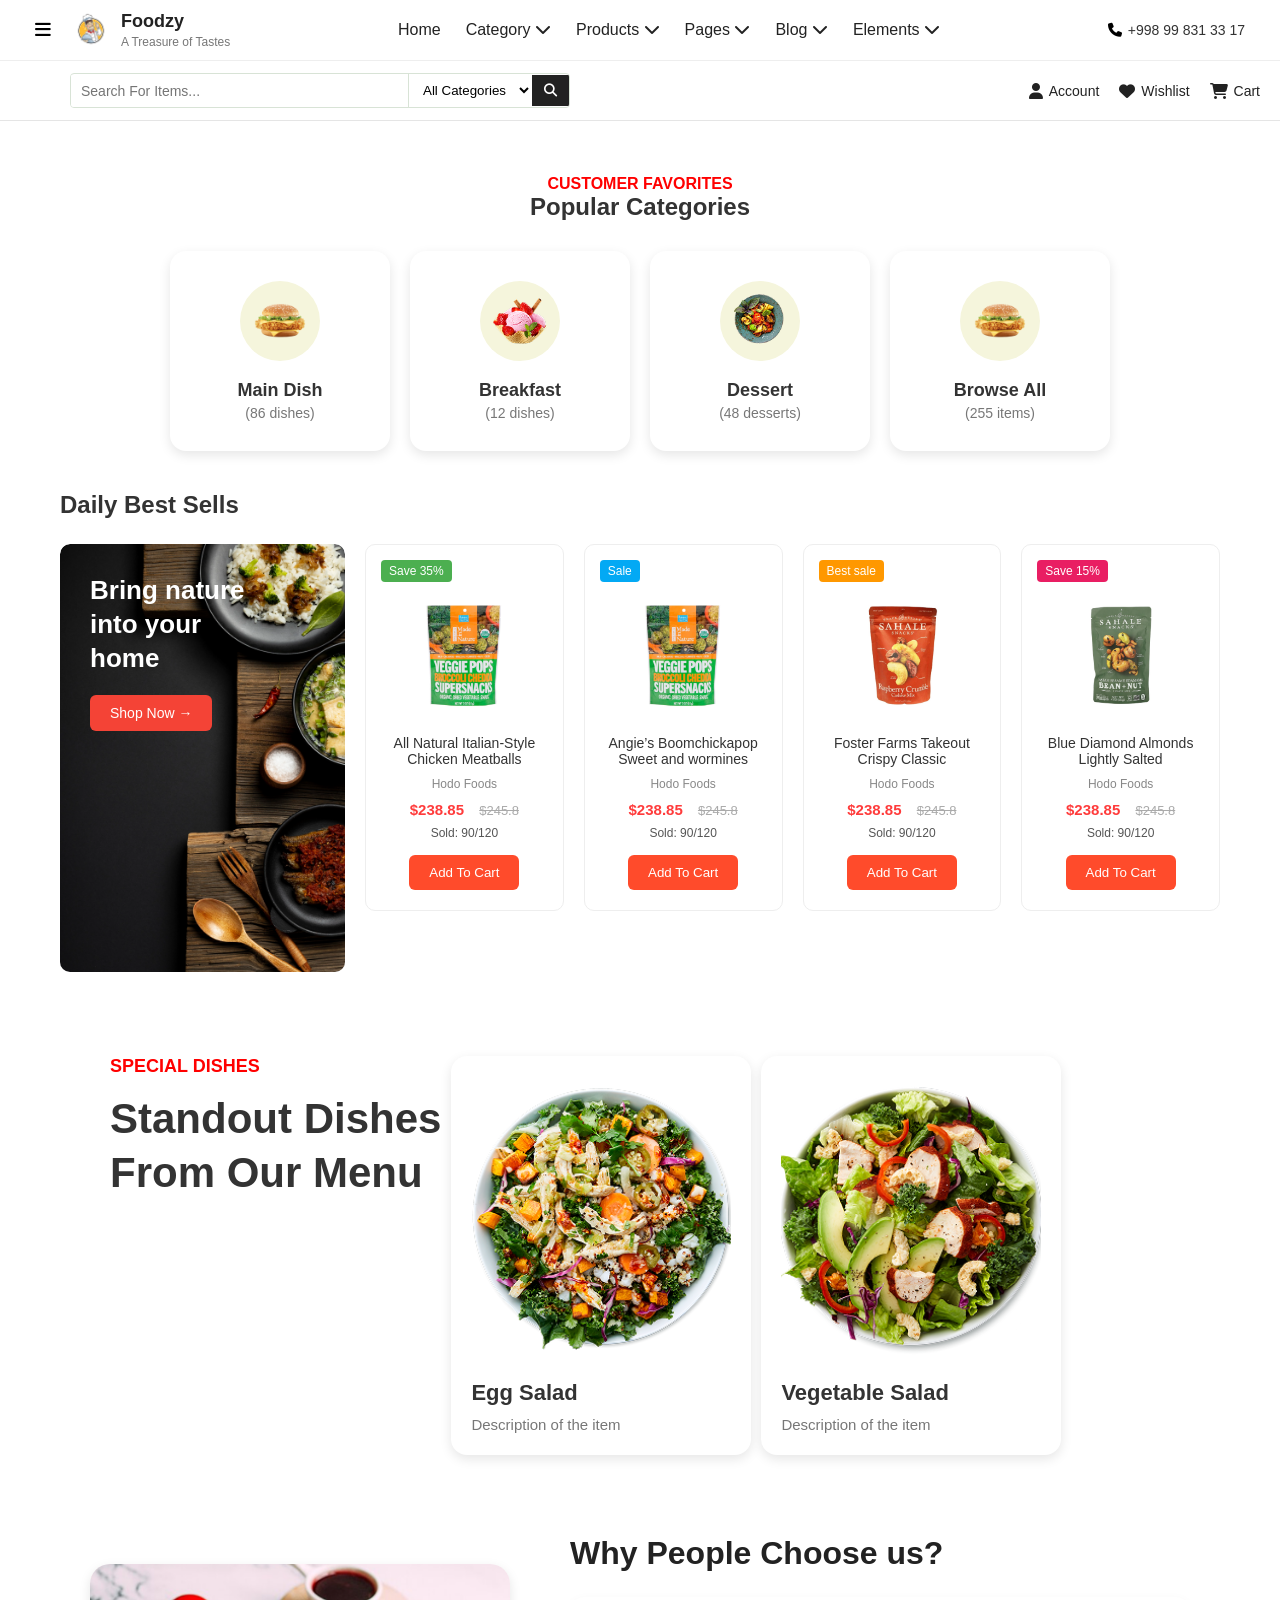
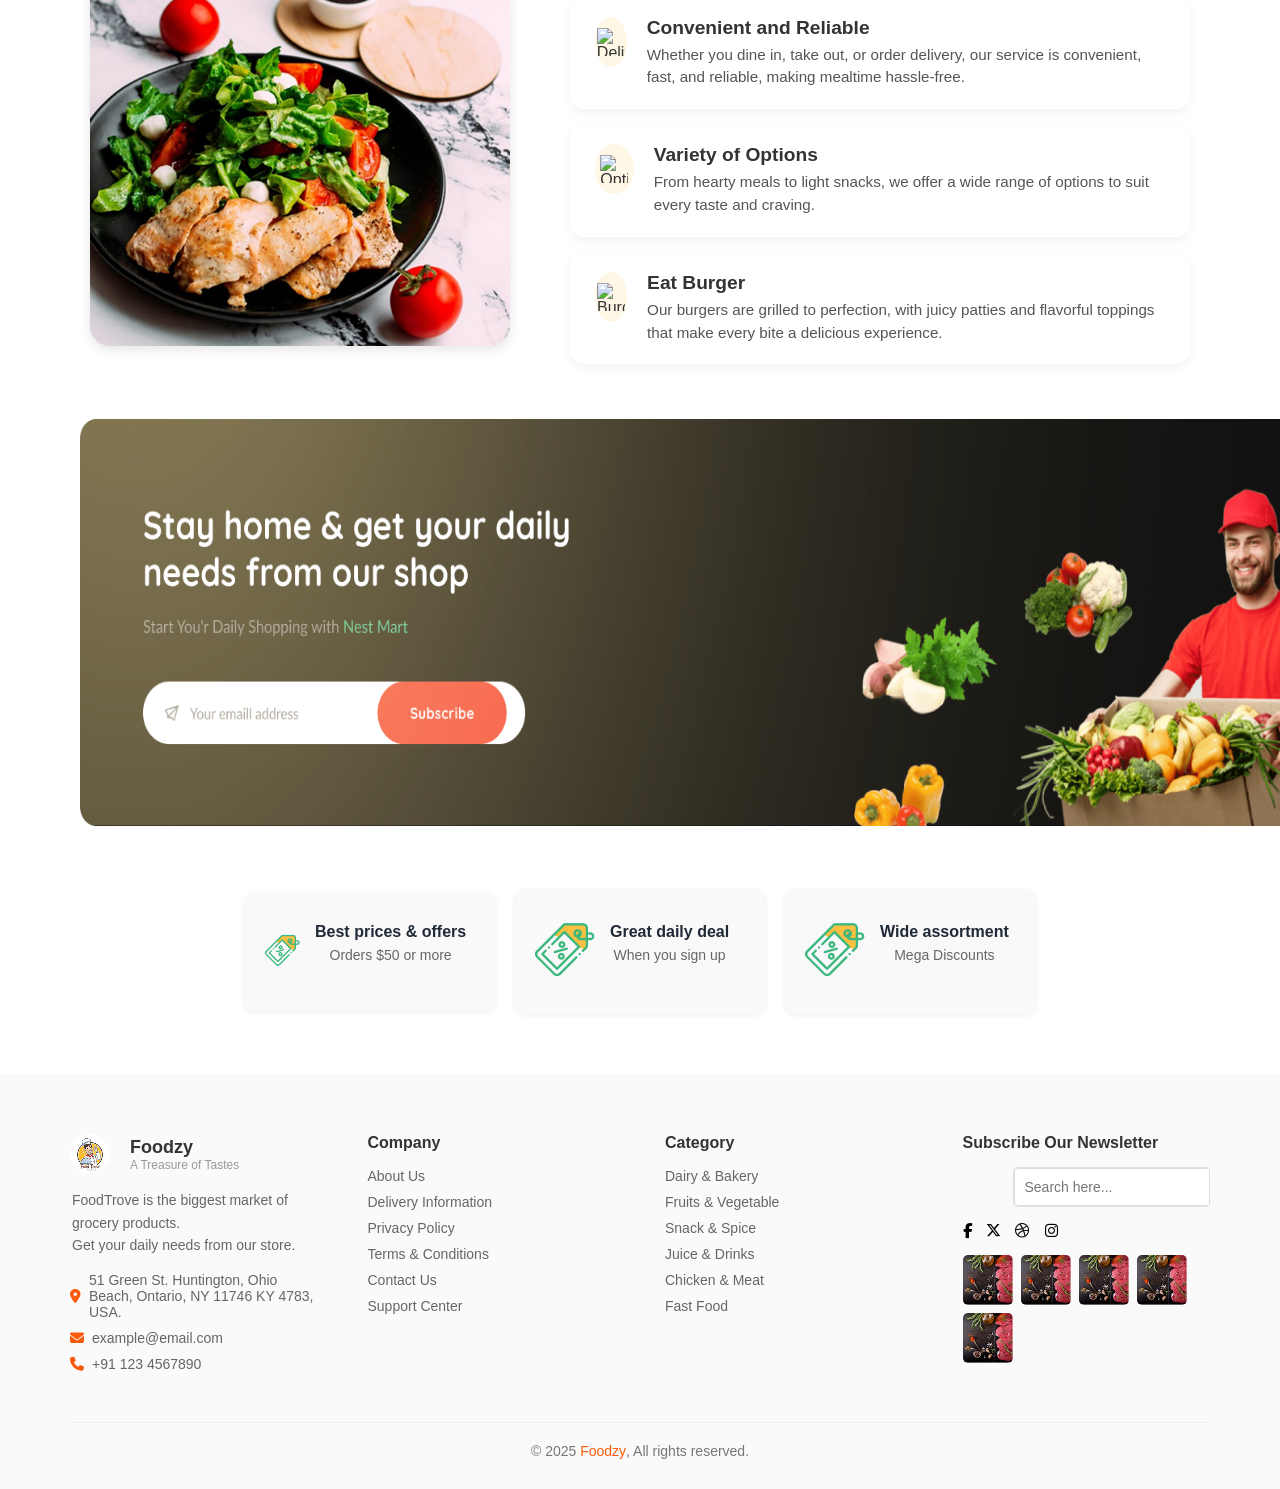
==== commit 9b26bf60: "idk what to dsu tbh" ====
--- a/index.html
+++ b/index.html
@@ -40,7 +40,7 @@
 
         <div class="phone">
           <i class="fa fa-phone"></i>
-          <span>+123 ( 456 ) ( 7890 )</span>
+          <span>+998 99 831 33 17</span>
         </div>
       </div>
     </div>
@@ -89,7 +89,7 @@
 
             <div class="category-card">
                 <div class="icon-wrapper">
-                    <img src="img/pngwing 4.svg" alt="Breakfast Icon" class="category-icon" />
+                    <img src="img/pngwing 3.png" alt="Breakfast Icon" class="category-icon" />
                 </div>
                 <h2 class="category-title">Breakfast</h2>
                 <p class="category-subtitle">(12 dishes)</p>
@@ -97,7 +97,7 @@
 
             <div class="category-card">
                 <div class="icon-wrapper">
-                    <img src="img/pngwing 4.svg" alt="Dessert Icon" class="category-icon" />
+                    <img src="img/Frame 45.png" alt="Dessert Icon" class="category-icon" />
                 </div>
                 <h2 class="category-title">Dessert</h2>
                 <p class="category-subtitle">(48 desserts)</p>
@@ -140,7 +140,7 @@
       <div class="products">
         <div class="product-card">
           <span class="badge green">Save 35%</span>
-          <img src="img/div.product-img.png" alt="Product 1" />
+          <img src="img/lachjka.png" alt="Product 1" />
           <h4>All Natural Italian-Style Chicken Meatballs</h4>
           <p class="brand">Hodo Foods</p>
           <div class="price">
@@ -166,7 +166,7 @@
 
         <div class="product-card">
           <span class="badge orange">Best sale</span>
-          <img src="img/div.product-img.png" alt="Product 3" />
+          <img src="img/later.png" alt="Product 3" />
           <h4>Foster Farms Takeout Crispy Classic</h4>
           <p class="brand">Hodo Foods</p>
           <div class="price">
@@ -179,7 +179,7 @@
 
         <div class="product-card">
           <span class="badge pink">Save 15%</span>
-          <img src="img/div.product-img.png" alt="Product 4" />
+          <img src="img/yosko.png" alt="Product 4" />
           <h4>Blue Diamond Almonds Lightly Salted</h4>
           <p class="brand">Hodo Foods</p>
           <div class="price">
@@ -209,7 +209,7 @@
 
       <div class="dish-card">
         <div class="image-wrapper">
-          <img src="img/Vegetable salad.png" alt="Egg Salad" class="dish-image" />
+          <img src="img/Fattoush salad.png" alt="Egg Salad" class="dish-image" />
         </div>
         <h2 class="dish-title">Egg Salad</h2>
         <p class="dish-description">Description of the item</p>
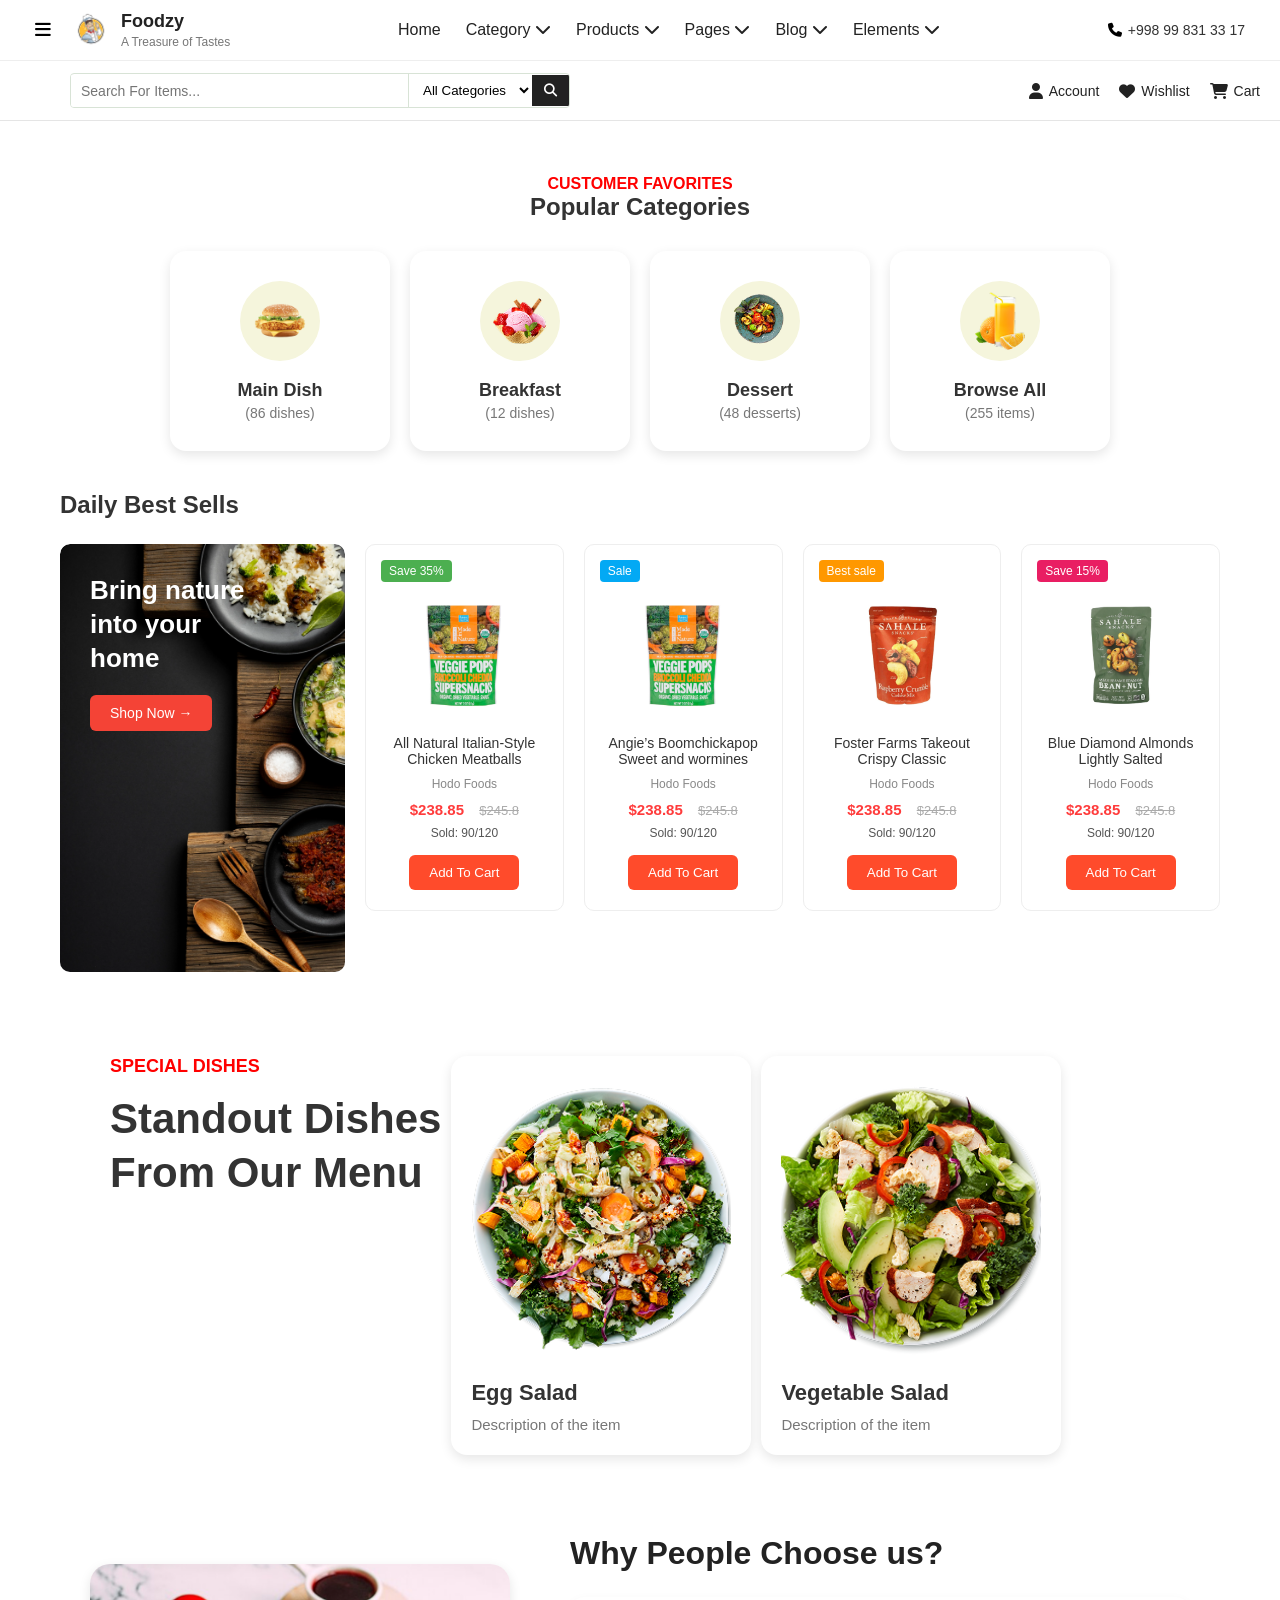
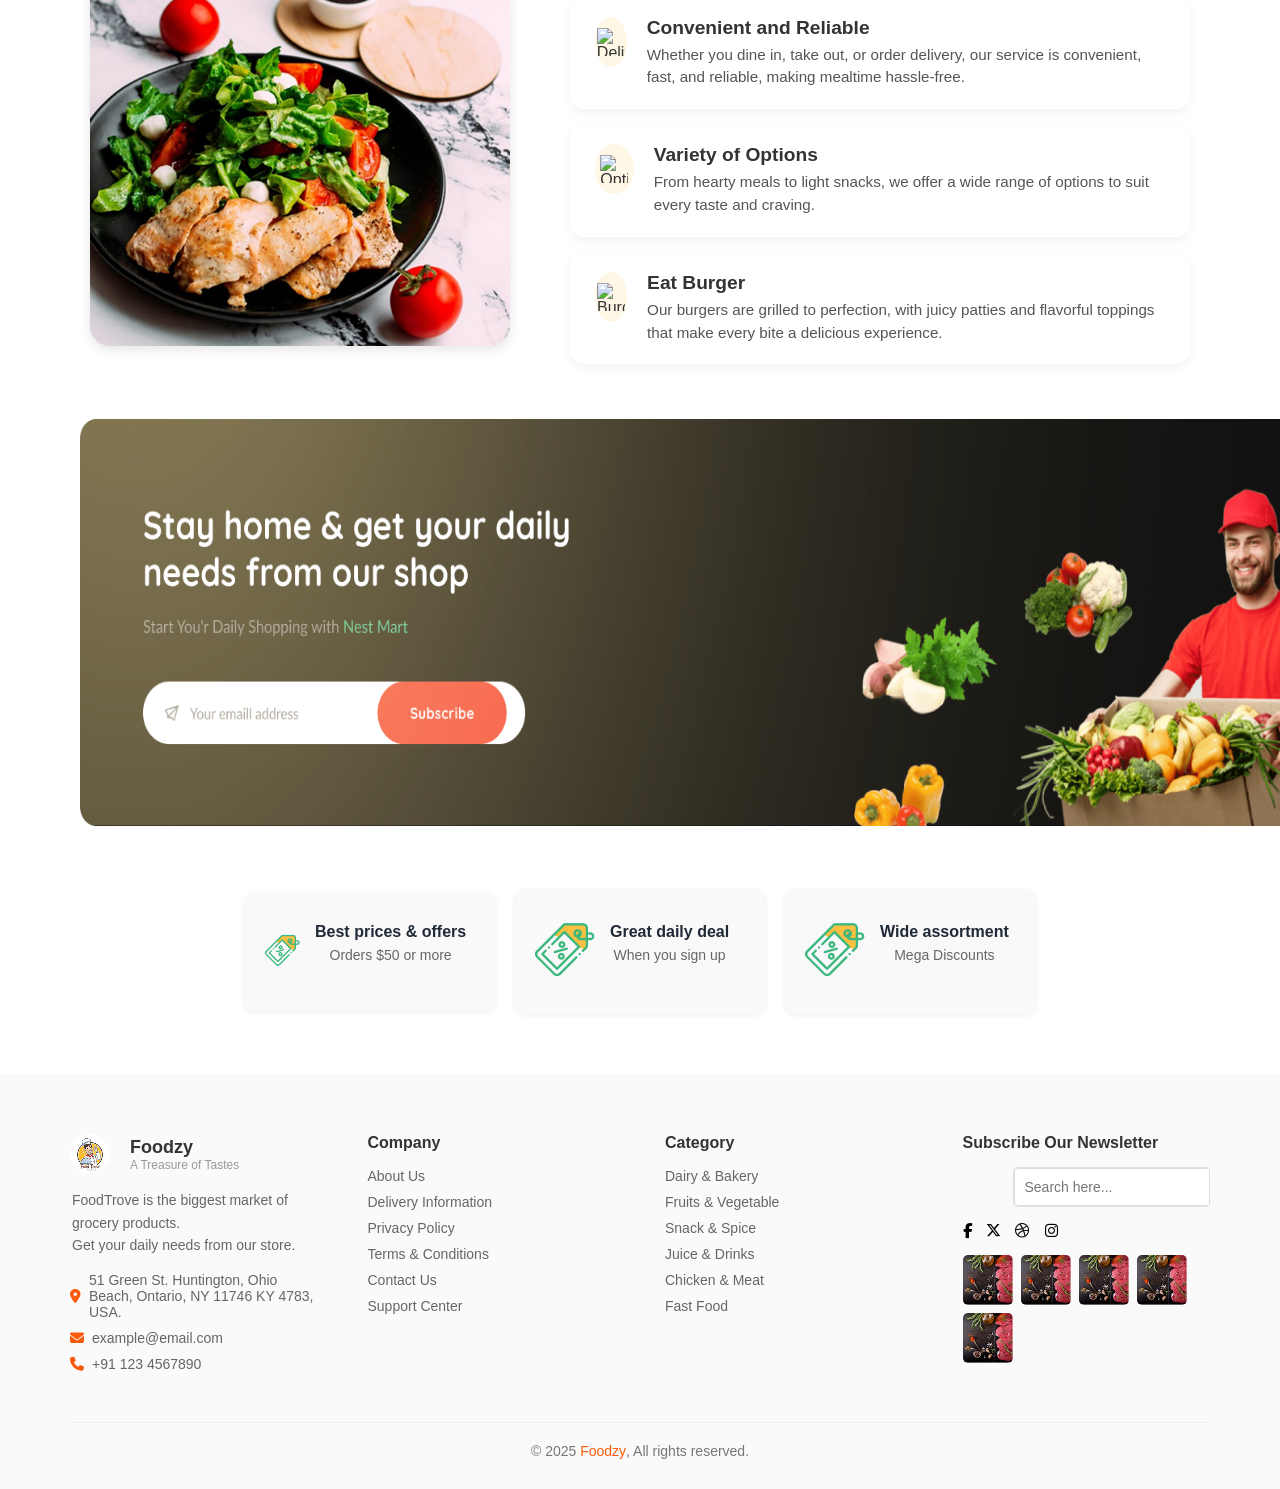
==== commit 5e645fa7: "idk what to dsu tbh" ====
--- a/index.html
+++ b/index.html
@@ -105,7 +105,7 @@
 
             <div class="category-card">
                 <div class="icon-wrapper">
-                    <img src="img/pngwing 4.svg" alt="Browse All Icon" class="category-icon" />
+                    <img src="img/pngwing 7.png" alt="Browse All Icon" class="category-icon" />
                 </div>
                 <h2 class="category-title">Browse All</h2>
                 <p class="category-subtitle">(255 items)</p>
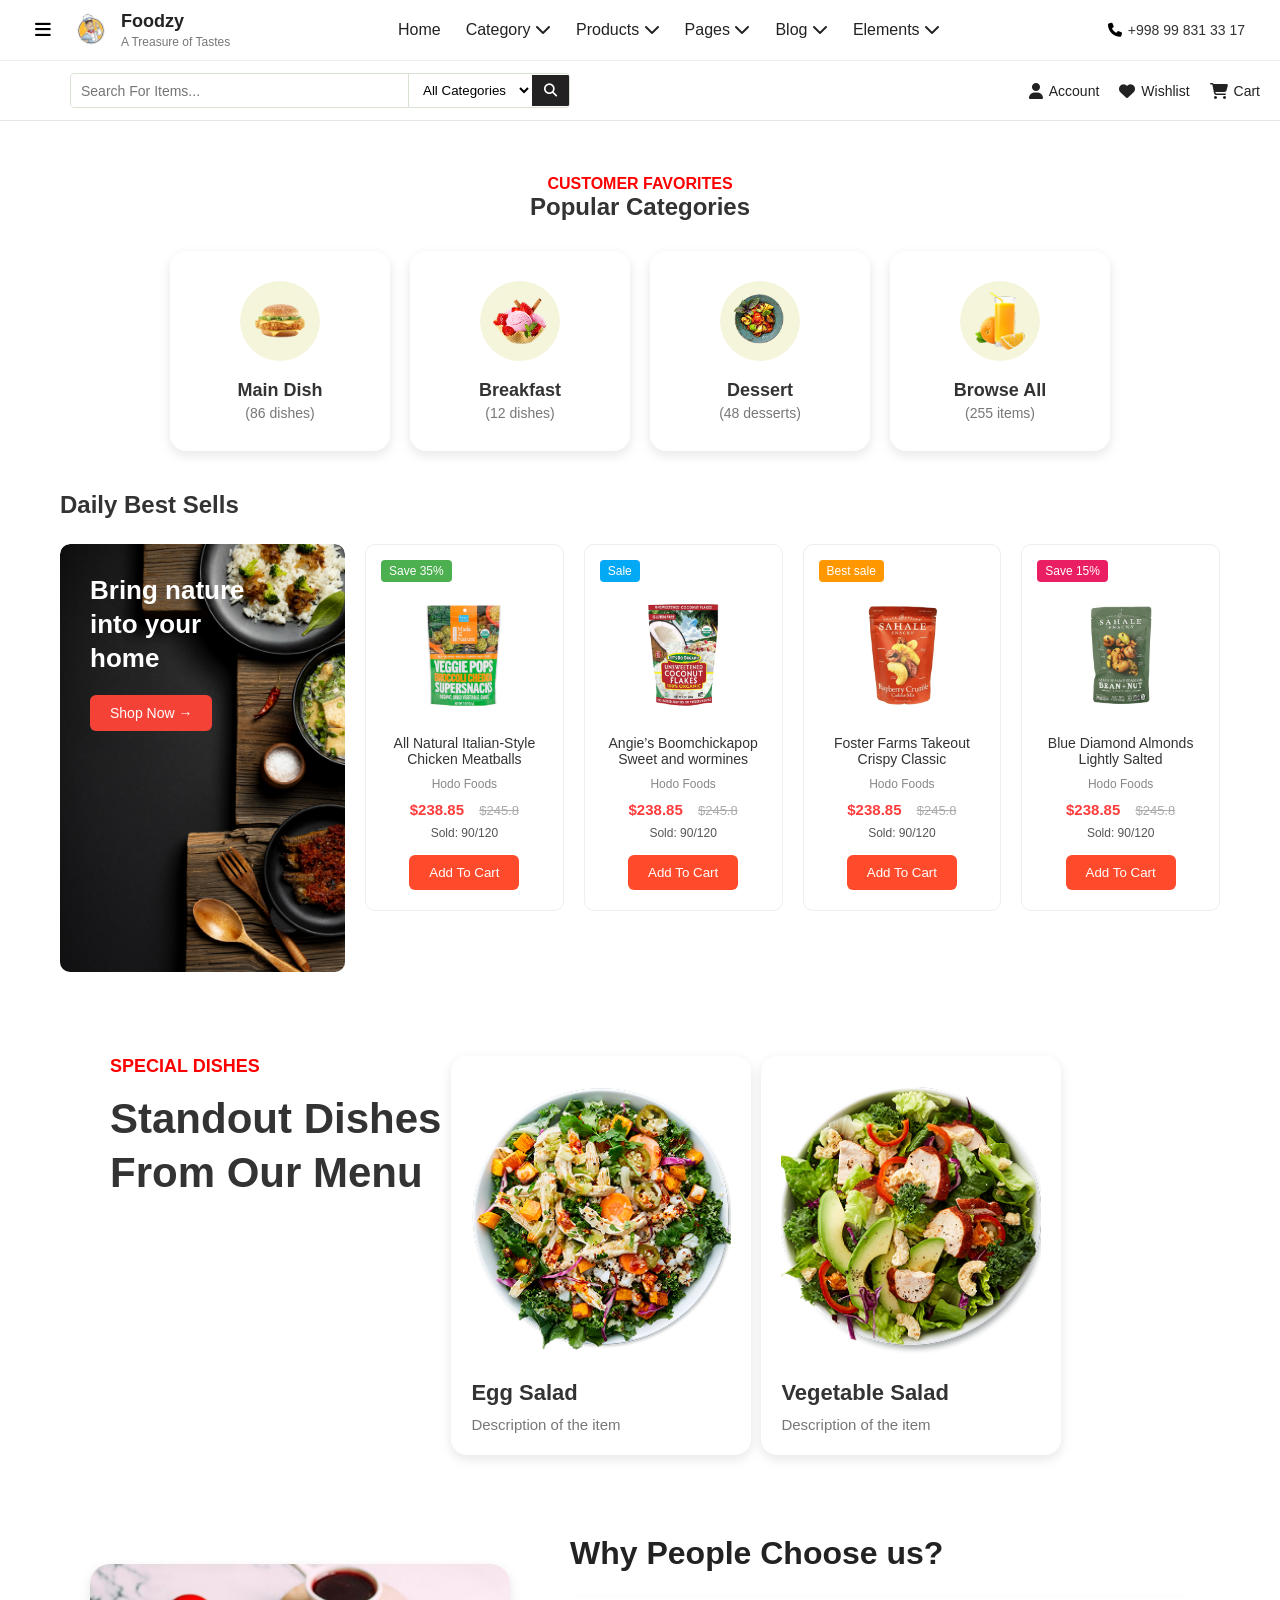
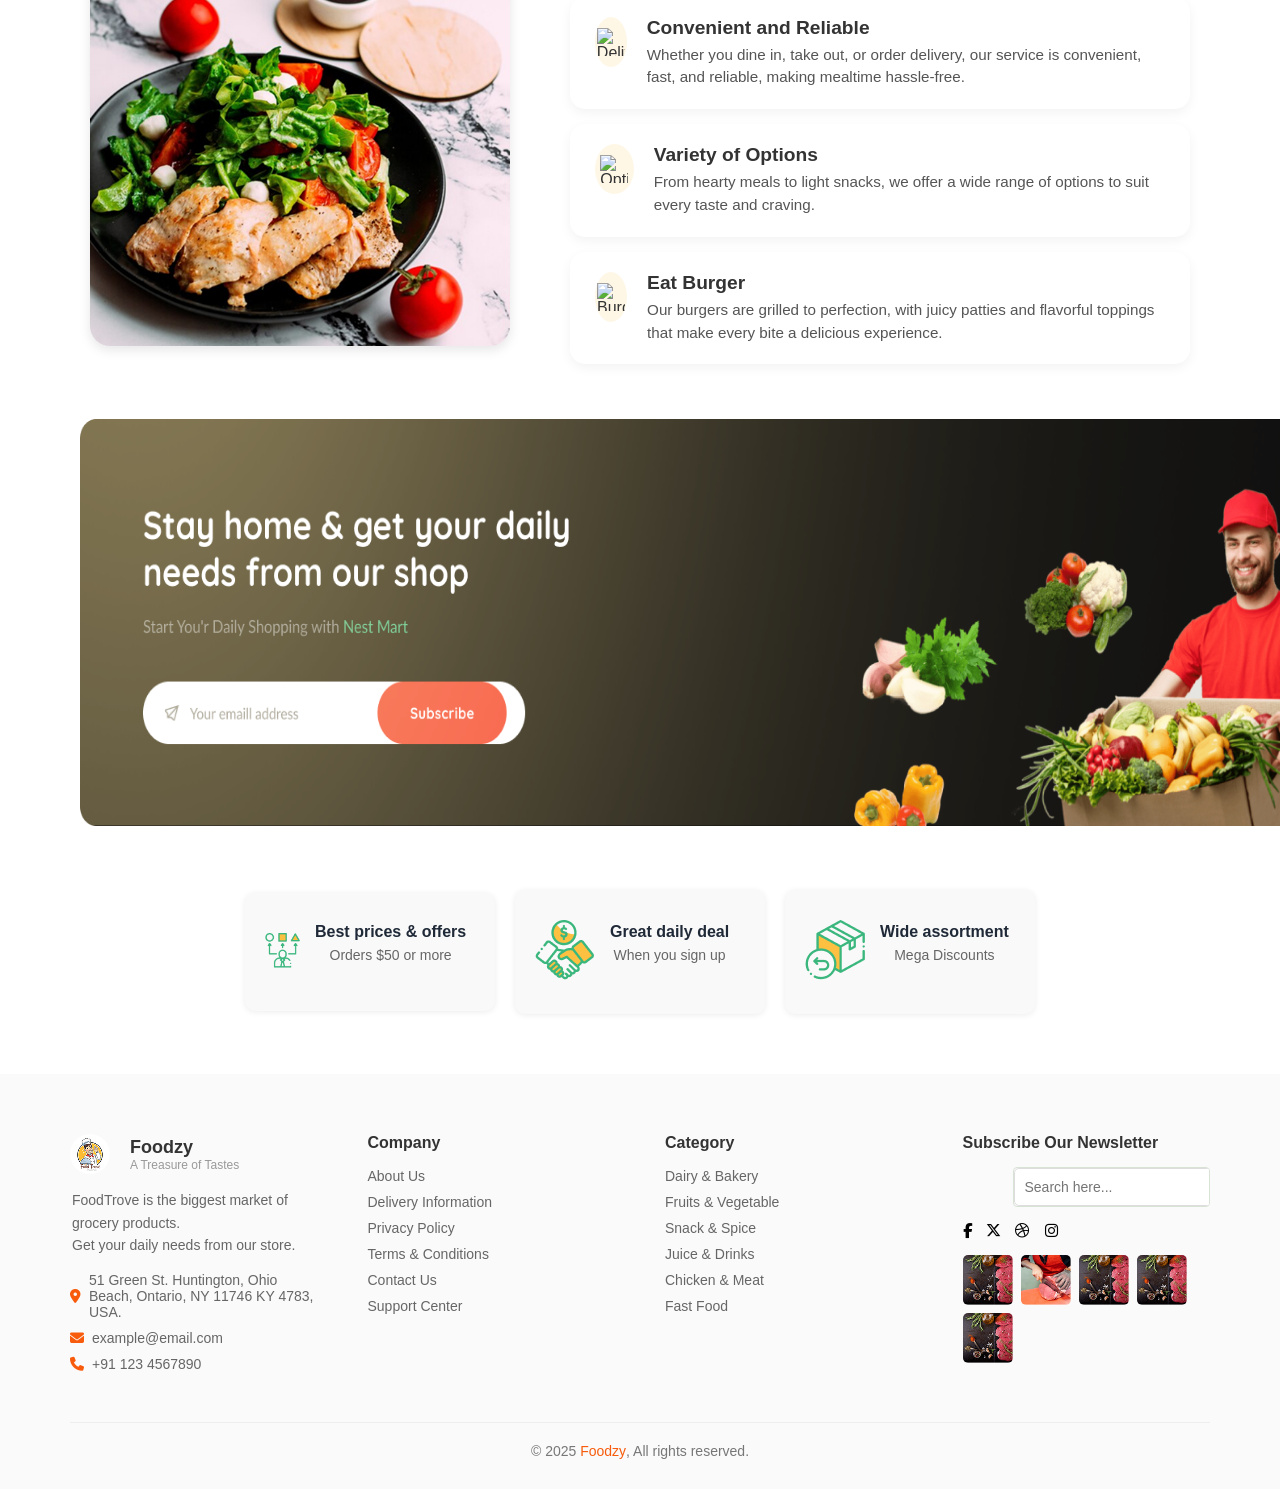
==== commit 4c9b0c98: "chnage" ====
--- a/index.html
+++ b/index.html
@@ -153,7 +153,7 @@
 
         <div class="product-card">
           <span class="badge blue">Sale</span>
-          <img src="img/div.product-img.png" alt="Product 2" />
+          <img src="img/glsk.png" alt="Product 2" />
           <h4>Angie’s Boomchickapop Sweet and wormines</h4>
           <p class="brand">Hodo Foods</p>
           <div class="price">
@@ -293,7 +293,7 @@
       <div class="features">
         <div class="feature-box">
           <div class="icon">
-            <img class="icon_img" src="img/icon.png" alt="icon">
+            <img class="icon_img" src="img/icon-4.svg.png" alt="icon">
           </div>
           <div class="text">
             <h4 class="text_h4">Best prices & offers</h4>
@@ -303,7 +303,7 @@
 
         <div class="feature-box">
           <div class="icon">
-            <img src="img/icon.png" alt="Icon">
+            <img src="img/deal.png" alt="Icon">
           </div>
           <div class="text">
             <h4 class="text_h4">Great daily deal</h4>
@@ -313,7 +313,7 @@
 
         <div class="feature-box">
           <div class="icon">
-            <img src="img/icon.png" alt="Icon">
+            <img src="img/wide.png" alt="Icon">
           </div>
           <div class="text">
             <h4 class="text_h4">Wide assortment</h4>
@@ -389,7 +389,7 @@
       </div>
       <div class="images">
         <img src="img/18 →  → 2.jpg.png" alt="">
-        <img src="img/18 →  → 2.jpg.png" alt="">
+        <img src="img/18 →  → 4.jpg.png" alt="">
         <img src="img/18 →  → 2.jpg.png" alt="">
         <img src="img/18 →  → 2.jpg.png" alt="">
         <img src="img/18 →  → 2.jpg.png" alt="">
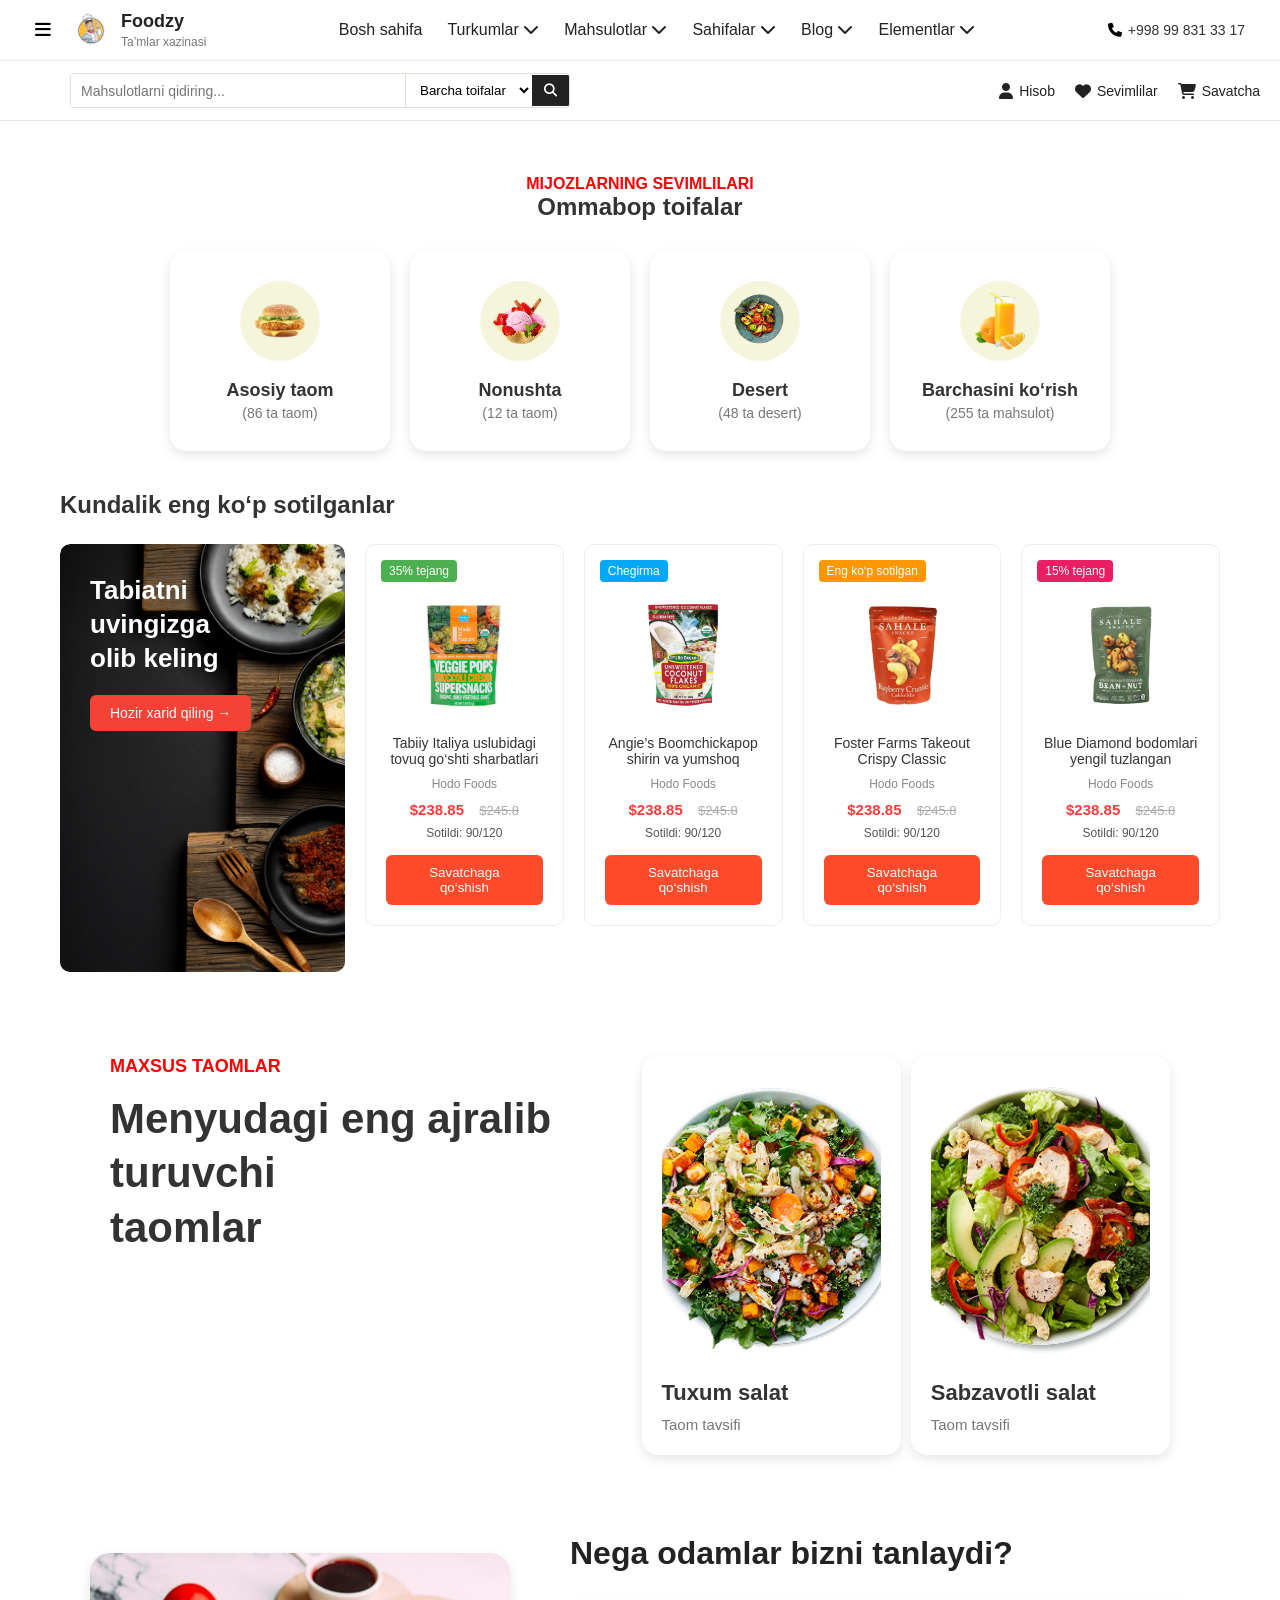
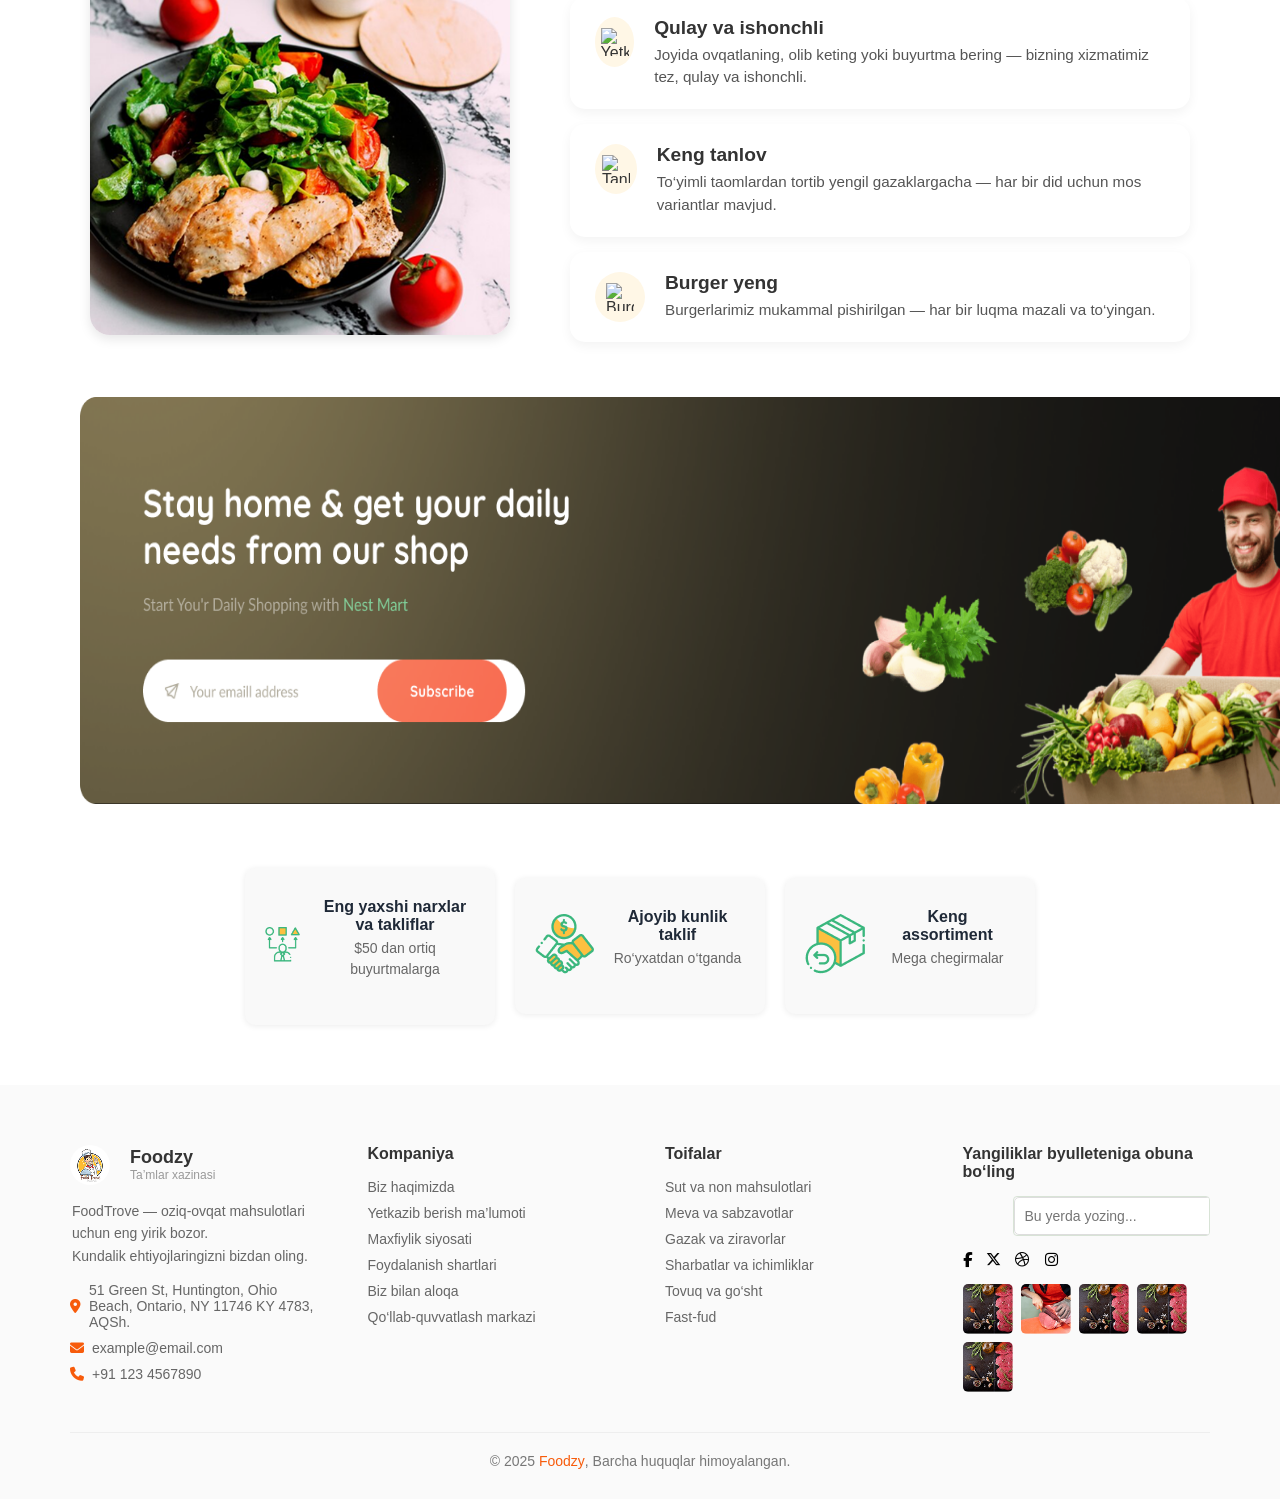
==== commit 3024ba18: "your com" ====
--- a/index.html
+++ b/index.html
@@ -1,40 +1,40 @@
 <!DOCTYPE html>
-<html lang="en">
+<html lang="uz">
 
 <head>
     <meta charset="UTF-8">
     <meta name="viewport" content="width=device-width, initial-scale=1.0">
-    <title>Document</title>
+    <title>Hujjat</title>
     <link rel="stylesheet" href="style.css">
-      <link
-    rel="stylesheet"
-    href="https://cdnjs.cloudflare.com/ajax/libs/font-awesome/6.6.0/css/all.min.css"
-  />
+    <link
+      rel="stylesheet"
+      href="https://cdnjs.cloudflare.com/ajax/libs/font-awesome/6.6.0/css/all.min.css"
+    />
 </head>
 
 <body>
 
-   <header class="header">
-    <!-- Top Navbar -->
+<header class="header">
+    <!-- Yuqori Navbar -->
     <div class="header-top">
       <div class="container_la top-container">
         <div class="logo">
           <button class="menu-btn"><i class="fa fa-bars"></i></button>
-          <img src="img/lala.png" alt="Foodzy Logo">
+          <img src="img/lala.png" alt="Foodzy Logotipi">
           <div class="logo-text">
             <h2>Foodzy</h2>
-            <span>A Treasure of Tastes</span>
+            <span>Ta’mlar xazinasi</span>
           </div>
         </div>
 
         <nav class="nav-links">
           <ul>
-            <li><a href="index.html">Home</a></li>
-            <li><a href="index_2.html">Category <i class="fa fa-chevron-down"></i></a></li>
-            <li><a href="index_3.html">Products <i class="fa fa-chevron-down"></i></a></li>
-            <li><a href="index_4.html">Pages <i class="fa fa-chevron-down"></i></a></li>
+            <li><a href="index.html">Bosh sahifa</a></li>
+            <li><a href="index_2.html">Turkumlar <i class="fa fa-chevron-down"></i></a></li>
+            <li><a href="index_3.html">Mahsulotlar <i class="fa fa-chevron-down"></i></a></li>
+            <li><a href="index_4.html">Sahifalar <i class="fa fa-chevron-down"></i></a></li>
             <li><a href="#">Blog <i class="fa fa-chevron-down"></i></a></li>
-            <li><a href="#">Elements <i class="fa fa-chevron-down"></i></a></li>
+            <li><a href="#">Elementlar <i class="fa fa-chevron-down"></i></a></li>
           </ul>
         </nav>
 
@@ -45,340 +45,296 @@
       </div>
     </div>
 
-    <!-- Bottom Header -->
+    <!-- Pastki Header -->
     <div class="header-bottom">
       <div class="container bottom-container">
         <div class="search-box">
-          <input type="text" placeholder="Search For Items...">
+          <input type="text" placeholder="Mahsulotlarni qidiring...">
           <select>
-            <option>All Categories</option>
+            <option>Barcha toifalar</option>
           </select>
           <button><i class="fa fa-search"></i></button>
         </div>
 
         <div class="icons">
-          <a href="#"><i class="fa fa-user"></i> Account</a>
-          <a href="#"><i class="fa fa-heart"></i> Wishlist</a>
-          <a href="#"><i class="fa fa-shopping-cart"></i> Cart</a>
-        </div>
-      </div>
-    </div>
-
-    <!-- <img class="kotta" src="img/cover.png" alt=""> -->
-  </header>
-  <!-- Header End -->
-
-    <br><br><br>
-
-
-    <!-- Categories section -->
-    <section class="categories-section">
-        <div class="header-section_2">
-            <span class="favorites-label_center">CUSTOMER FAVORITES</span>
-            <h1 class="main-title_center">Popular Categories</h1>
-        </div>
-
-        <div class="categories">
-            <div class="category-card">
-                <div class="icon-wrapper">
-                    <img src="img/pngwing 4.svg" alt="Main Dish Icon" class="category-icon" />
-                </div>
-                <h2 class="category-title">Main Dish</h2>
-                <p class="category-subtitle">(86 dishes)</p>
+          <a href="#"><i class="fa fa-user"></i> Hisob</a>
+          <a href="#"><i class="fa fa-heart"></i> Sevimlilar</a>
+          <a href="#"><i class="fa fa-shopping-cart"></i> Savatcha</a>
+        </div>
+      </div>
+    </div>
+</header>
+
+<br><br><br>
+
+<!-- Toifalar bo‘limi -->
+<section class="categories-section">
+    <div class="header-section_2">
+        <span class="favorites-label_center">MIJOZLARNING SEVIMLILARI</span>
+        <h1 class="main-title_center">Ommabop toifalar</h1>
+    </div>
+
+    <div class="categories">
+        <div class="category-card">
+            <div class="icon-wrapper">
+                <img src="img/pngwing 4.svg" alt="Asosiy taom belgisi" class="category-icon" />
             </div>
-
-            <div class="category-card">
-                <div class="icon-wrapper">
-                    <img src="img/pngwing 3.png" alt="Breakfast Icon" class="category-icon" />
-                </div>
-                <h2 class="category-title">Breakfast</h2>
-                <p class="category-subtitle">(12 dishes)</p>
+            <h2 class="category-title">Asosiy taom</h2>
+            <p class="category-subtitle">(86 ta taom)</p>
+        </div>
+
+        <div class="category-card">
+            <div class="icon-wrapper">
+                <img src="img/pngwing 3.png" alt="Nonushta belgisi" class="category-icon" />
             </div>
-
-            <div class="category-card">
-                <div class="icon-wrapper">
-                    <img src="img/Frame 45.png" alt="Dessert Icon" class="category-icon" />
-                </div>
-                <h2 class="category-title">Dessert</h2>
-                <p class="category-subtitle">(48 desserts)</p>
+            <h2 class="category-title">Nonushta</h2>
+            <p class="category-subtitle">(12 ta taom)</p>
+        </div>
+
+        <div class="category-card">
+            <div class="icon-wrapper">
+                <img src="img/Frame 45.png" alt="Desert belgisi" class="category-icon" />
             </div>
-
-            <div class="category-card">
-                <div class="icon-wrapper">
-                    <img src="img/pngwing 7.png" alt="Browse All Icon" class="category-icon" />
-                </div>
-                <h2 class="category-title">Browse All</h2>
-                <p class="category-subtitle">(255 items)</p>
+            <h2 class="category-title">Desert</h2>
+            <p class="category-subtitle">(48 ta desert)</p>
+        </div>
+
+        <div class="category-card">
+            <div class="icon-wrapper">
+                <img src="img/pngwing 7.png" alt="Barcha mahsulotlar belgisi" class="category-icon" />
             </div>
-        </div>
-    </section>
-
-
-
-
-
-
-
-
-
-
-
-    <!-- 3-section -->
-
-
-    <section class="best-sells">
-    <h2>Daily Best Sells</h2>
-    <div class="sells-container">
-      <div class="left-banner">
-        <img src="img/1ccbf7a850f0672ba689774edbd11c652a5b06ae.png" alt="Banner" />
-        <div class="banner-text">
-          <h3>Bring nature<br>into your<br>home</h3>
-          <button>Shop Now →</button>
-        </div>
-      </div>
-
-      <div class="products">
-        <div class="product-card">
-          <span class="badge green">Save 35%</span>
-          <img src="img/lachjka.png" alt="Product 1" />
-          <h4>All Natural Italian-Style Chicken Meatballs</h4>
-          <p class="brand">Hodo Foods</p>
-          <div class="price">
-            <span class="new">$238.85</span>
-            <span class="old">$245.8</span>
-          </div>
-          <p class="sold">Sold: 90/120</p>
-          <button>Add To Cart</button>
-        </div>
-
-        <div class="product-card">
-          <span class="badge blue">Sale</span>
-          <img src="img/glsk.png" alt="Product 2" />
-          <h4>Angie’s Boomchickapop Sweet and wormines</h4>
-          <p class="brand">Hodo Foods</p>
-          <div class="price">
-            <span class="new">$238.85</span>
-            <span class="old">$245.8</span>
-          </div>
-          <p class="sold">Sold: 90/120</p>
-          <button>Add To Cart</button>
-        </div>
-
-        <div class="product-card">
-          <span class="badge orange">Best sale</span>
-          <img src="img/later.png" alt="Product 3" />
-          <h4>Foster Farms Takeout Crispy Classic</h4>
-          <p class="brand">Hodo Foods</p>
-          <div class="price">
-            <span class="new">$238.85</span>
-            <span class="old">$245.8</span>
-          </div>
-          <p class="sold">Sold: 90/120</p>
-          <button>Add To Cart</button>
-        </div>
-
-        <div class="product-card">
-          <span class="badge pink">Save 15%</span>
-          <img src="img/yosko.png" alt="Product 4" />
-          <h4>Blue Diamond Almonds Lightly Salted</h4>
-          <p class="brand">Hodo Foods</p>
-          <div class="price">
-            <span class="new">$238.85</span>
-            <span class="old">$245.8</span>
-          </div>
-          <p class="sold">Sold: 90/120</p>
-          <button>Add To Cart</button>
-        </div>
-      </div>
-    </div>
-  </section>
-
-
-
-  <!-- Special dishes 4-section -->
-
-
-  <section class="special-dishes">
+            <h2 class="category-title">Barchasini ko‘rish</h2>
+            <p class="category-subtitle">(255 ta mahsulot)</p>
+        </div>
+    </div>
+</section>
+
+<!-- 3-bo‘lim -->
+<section class="best-sells">
+  <h2>Kundalik eng ko‘p sotilganlar</h2>
+  <div class="sells-container">
+    <div class="left-banner">
+      <img src="img/1ccbf7a850f0672ba689774edbd11c652a5b06ae.png" alt="Banner" />
+      <div class="banner-text">
+        <h3>Tabiatni<br>uvingizga<br>olib keling</h3>
+        <button>Hozir xarid qiling →</button>
+      </div>
+    </div>
+
+    <div class="products">
+      <div class="product-card">
+        <span class="badge green">35% tejang</span>
+        <img src="img/lachjka.png" alt="Mahsulot 1" />
+        <h4>Tabiiy Italiya uslubidagi tovuq go‘shti sharbatlari</h4>
+        <p class="brand">Hodo Foods</p>
+        <div class="price">
+          <span class="new">$238.85</span>
+          <span class="old">$245.8</span>
+        </div>
+        <p class="sold">Sotildi: 90/120</p>
+        <button>Savatchaga qo‘shish</button>
+      </div>
+
+      <div class="product-card">
+        <span class="badge blue">Chegirma</span>
+        <img src="img/glsk.png" alt="Mahsulot 2" />
+        <h4>Angie’s Boomchickapop shirin va yumshoq</h4>
+        <p class="brand">Hodo Foods</p>
+        <div class="price">
+          <span class="new">$238.85</span>
+          <span class="old">$245.8</span>
+        </div>
+        <p class="sold">Sotildi: 90/120</p>
+        <button>Savatchaga qo‘shish</button>
+      </div>
+
+      <div class="product-card">
+        <span class="badge orange">Eng ko‘p sotilgan</span>
+        <img src="img/later.png" alt="Mahsulot 3" />
+        <h4>Foster Farms Takeout Crispy Classic</h4>
+        <p class="brand">Hodo Foods</p>
+        <div class="price">
+          <span class="new">$238.85</span>
+          <span class="old">$245.8</span>
+        </div>
+        <p class="sold">Sotildi: 90/120</p>
+        <button>Savatchaga qo‘shish</button>
+      </div>
+
+      <div class="product-card">
+        <span class="badge pink">15% tejang</span>
+        <img src="img/yosko.png" alt="Mahsulot 4" />
+        <h4>Blue Diamond bodomlari yengil tuzlangan</h4>
+        <p class="brand">Hodo Foods</p>
+        <div class="price">
+          <span class="new">$238.85</span>
+          <span class="old">$245.8</span>
+        </div>
+        <p class="sold">Sotildi: 90/120</p>
+        <button>Savatchaga qo‘shish</button>
+      </div>
+    </div>
+  </div>
+</section>
+
+<!-- Maxsus taomlar -->
+<section class="special-dishes">
   <div class="container_2">
     <div class="header-section">
-      <span class="special-lab">SPECIAL DISHES</span>
-      <h1 class="main-title">Standout Dishes<br>From Our Menu</h1>
-    </div>
-
-
-
-      <div class="dish-card">
-        <div class="image-wrapper">
-          <img src="img/Fattoush salad.png" alt="Egg Salad" class="dish-image" />
-        </div>
-        <h2 class="dish-title">Egg Salad</h2>
-        <p class="dish-description">Description of the item</p>
-      </div>
-
-      <div class="dish-card">
-        <div class="image-wrapper">
-          <img src="img/Vegetable salad.png" alt="Vegetable Salad" class="dish-image" />
-        </div>
-        <h2 class="dish-title">Vegetable Salad</h2>
-        <p class="dish-description">Description of the item</p>
-      </div>
-    </div>
-  </div>
-</section>
-
-
-
-<!-- 5-section -->
- 
- <section class="chick-section">
+      <span class="special-lab">MAXSUS TAOMLAR</span>
+      <h1 class="main-title">Menyudagi eng ajralib turuvchi<br>taomlar</h1>
+    </div>
+
+    <div class="dish-card">
+      <div class="image-wrapper">
+        <img src="img/Fattoush salad.png" alt="Tuxum salat" class="dish-image" />
+      </div>
+      <h2 class="dish-title">Tuxum salat</h2>
+      <p class="dish-description">Taom tavsifi</p>
+    </div>
+
+    <div class="dish-card">
+      <div class="image-wrapper">
+        <img src="img/Vegetable salad.png" alt="Sabzavotli salat" class="dish-image" />
+      </div>
+      <h2 class="dish-title">Sabzavotli salat</h2>
+      <p class="dish-description">Taom tavsifi</p>
+    </div>
+  </div>
+</section>
+
+<!-- Nima uchun biz -->
+<section class="chick-section">
   <div class="chick-body">
-
     <div class="chick-image">
-      <img src="img/ovqat.png" alt="Food Image" />
+      <img src="img/ovqat.png" alt="Taom rasmi" />
     </div>
 
     <div class="chick-content">
-      <h2>Why People Choose us?</h2>
+      <h2>Nega odamlar bizni tanlaydi?</h2>
 
       <div class="chick-card">
         <div class="chick-icon">
-          <img src="https://cdn-icons-png.flaticon.com/512/869/869636.png" alt="Delivery Icon">
+          <img src="https://cdn-icons-png.flaticon.com/512/869/869636.png" alt="Yetkazib berish belgisi">
         </div>
         <div class="chick-text">
-          <h3>Convenient and Reliable</h3>
-          <p>Whether you dine in, take out, or order delivery, our service is convenient, fast, and reliable, making mealtime hassle-free.</p>
+          <h3>Qulay va ishonchli</h3>
+          <p>Joyida ovqatlaning, olib keting yoki buyurtma bering — bizning xizmatimiz tez, qulay va ishonchli.</p>
         </div>
       </div>
 
       <div class="chick-card">
         <div class="chick-icon">
-          <img src="https://cdn-icons-png.flaticon.com/512/1046/1046784.png" alt="Options Icon">
+          <img src="https://cdn-icons-png.flaticon.com/512/1046/1046784.png" alt="Tanlovlar belgisi">
         </div>
         <div class="chick-text">
-          <h3>Variety of Options</h3>
-          <p>From hearty meals to light snacks, we offer a wide range of options to suit every taste and craving.</p>
+          <h3>Keng tanlov</h3>
+          <p>To‘yimli taomlardan tortib yengil gazaklargacha — har bir did uchun mos variantlar mavjud.</p>
         </div>
       </div>
 
       <div class="chick-card">
         <div class="chick-icon">
-          <img src="https://cdn-icons-png.flaticon.com/512/1046/1046786.png" alt="Burger Icon">
+          <img src="https://cdn-icons-png.flaticon.com/512/1046/1046786.png" alt="Burger belgisi">
         </div>
         <div class="chick-text">
-          <h3>Eat Burger</h3>
-          <p>Our burgers are grilled to perfection, with juicy patties and flavorful toppings that make every bite a delicious experience.</p>
-        </div>
-      </div>
-
-    </div>
-  </div>
-</section>
-
-
-
-
-
-
-
-
-
-
-
-
-   <!-- 6-section -->
-   <section class="stay_home">
-    <div class="container">
-      <img class="big_img" width="1300" height="407" src="img/lar.png" alt="Stay home banner">
-
-      <div class="features">
-        <div class="feature-box">
-          <div class="icon">
-            <img class="icon_img" src="img/icon-4.svg.png" alt="icon">
-          </div>
-          <div class="text">
-            <h4 class="text_h4">Best prices & offers</h4>
-            <p class="text_p">Orders $50 or more</p>
-          </div>
-        </div>
-
-        <div class="feature-box">
-          <div class="icon">
-            <img src="img/deal.png" alt="Icon">
-          </div>
-          <div class="text">
-            <h4 class="text_h4">Great daily deal</h4>
-            <p class="text_p">When you sign up</p>
-          </div>
-        </div>
-
-        <div class="feature-box">
-          <div class="icon">
-            <img src="img/wide.png" alt="Icon">
-          </div>
-          <div class="text">
-            <h4 class="text_h4">Wide assortment</h4>
-            <p class="text_p">Mega Discounts</p>
-          </div>
-        </div>
-      </div>
-    </div>
-  </section>
-
-
-
-
-
-  
-  <!-- FOOTER -->
- <footer class="footer">
+          <h3>Burger yeng</h3>
+          <p>Burgerlarimiz mukammal pishirilgan — har bir luqma mazali va to‘yingan.</p>
+        </div>
+      </div>
+    </div>
+  </div>
+</section>
+
+<!-- 6-bo‘lim -->
+<section class="stay_home">
+  <div class="container">
+    <img class="big_img" width="1300" height="407" src="img/lar.png" alt="Uyda qolish banneri">
+
+    <div class="features">
+      <div class="feature-box">
+        <div class="icon">
+          <img class="icon_img" src="img/icon-4.svg.png" alt="belgi">
+        </div>
+        <div class="text">
+          <h4 class="text_h4">Eng yaxshi narxlar va takliflar</h4>
+          <p class="text_p">$50 dan ortiq buyurtmalarga</p>
+        </div>
+      </div>
+
+      <div class="feature-box">
+        <div class="icon">
+          <img src="img/deal.png" alt="Belgi">
+        </div>
+        <div class="text">
+          <h4 class="text_h4">Ajoyib kunlik taklif</h4>
+          <p class="text_p">Ro‘yxatdan o‘tganda</p>
+        </div>
+      </div>
+
+      <div class="feature-box">
+        <div class="icon">
+          <img src="img/wide.png" alt="Belgi">
+        </div>
+        <div class="text">
+          <h4 class="text_h4">Keng assortiment</h4>
+          <p class="text_p">Mega chegirmalar</p>
+        </div>
+      </div>
+    </div>
+  </div>
+</section>
+
+<!-- PASTKI QISMI -->
+<footer class="footer">
   <div class="footer-container">
     <div class="footer-col company-info">
       <div class="logo">
         <img src="img/Page 1 1.png" alt="logo">
         <div>
           <h3>Foodzy</h3>
-          <p class="tagline">A Treasure of Tastes</p>
+          <p class="tagline">Ta’mlar xazinasi</p>
         </div>
       </div>
       <p class="desc">
-        FoodTrove is the biggest market of grocery products. <br>
-        Get your daily needs from our store.
+        FoodTrove — oziq-ovqat mahsulotlari uchun eng yirik bozor. <br>
+        Kundalik ehtiyojlaringizni bizdan oling.
       </p>
       <ul class="contact">
-        <li><i class="fas fa-map-marker-alt"></i> 51 Green St. Huntington, Ohio Beach, Ontario, NY 11746 KY 4783, USA.</li>
+        <li><i class="fas fa-map-marker-alt"></i> 51 Green St, Huntington, Ohio Beach, Ontario, NY 11746 KY 4783, AQSh.</li>
         <li><i class="fas fa-envelope"></i> example@email.com</li>
         <li><i class="fas fa-phone"></i> +91 123 4567890</li>
       </ul>
     </div>
 
     <div class="footer-col">
-      <h4>Company</h4>
+      <h4>Kompaniya</h4>
       <ul>
-        <li><a href="#">About Us</a></li>
-        <li><a href="#">Delivery Information</a></li>
-        <li><a href="#">Privacy Policy</a></li>
-        <li><a href="#">Terms & Conditions</a></li>
-        <li><a href="#">Contact Us</a></li>
-        <li><a href="#">Support Center</a></li>
+        <li><a href="#">Biz haqimizda</a></li>
+        <li><a href="#">Yetkazib berish ma’lumoti</a></li>
+        <li><a href="#">Maxfiylik siyosati</a></li>
+        <li><a href="#">Foydalanish shartlari</a></li>
+        <li><a href="#">Biz bilan aloqa</a></li>
+        <li><a href="#">Qo‘llab-quvvatlash markazi</a></li>
       </ul>
     </div>
 
     <div class="footer-col">
-      <h4>Category</h4>
+      <h4>Toifalar</h4>
       <ul>
-        <li><a href="#">Dairy & Bakery</a></li>
-        <li><a href="#">Fruits & Vegetable</a></li>
-        <li><a href="#">Snack & Spice</a></li>
-        <li><a href="#">Juice & Drinks</a></li>
-        <li><a href="#">Chicken & Meat</a></li>
-        <li><a href="#">Fast Food</a></li>
+        <li><a href="#">Sut va non mahsulotlari</a></li>
+        <li><a href="#">Meva va sabzavotlar</a></li>
+        <li><a href="#">Gazak va ziravorlar</a></li>
+        <li><a href="#">Sharbatlar va ichimliklar</a></li>
+        <li><a href="#">Tovuq va go‘sht</a></li>
+        <li><a href="#">Fast-fud</a></li>
       </ul>
     </div>
 
     <div class="footer-col subscribe">
-      <h4>Subscribe Our Newsletter</h4>
+      <h4>Yangiliklar byulleteniga obuna bo‘ling</h4>
       <div class="search-box">
-        <input type="text" placeholder="Search here...">
+        <input type="text" placeholder="Bu yerda yozing...">
         <button><i class="fas fa-paper-plane"></i></button>
       </div>
       <div class="social-icons">
@@ -398,15 +354,9 @@
   </div>
 
   <div class="footer-bottom">
-    <p>© 2025 <span>Foodzy</span>, All rights reserved.</p>
+    <p>© 2025 <span>Foodzy</span>, Barcha huquqlar himoyalangan.</p>
   </div>
 </footer>
 
-
-
-
-
-
 </body>
-
-</html>+</html>
